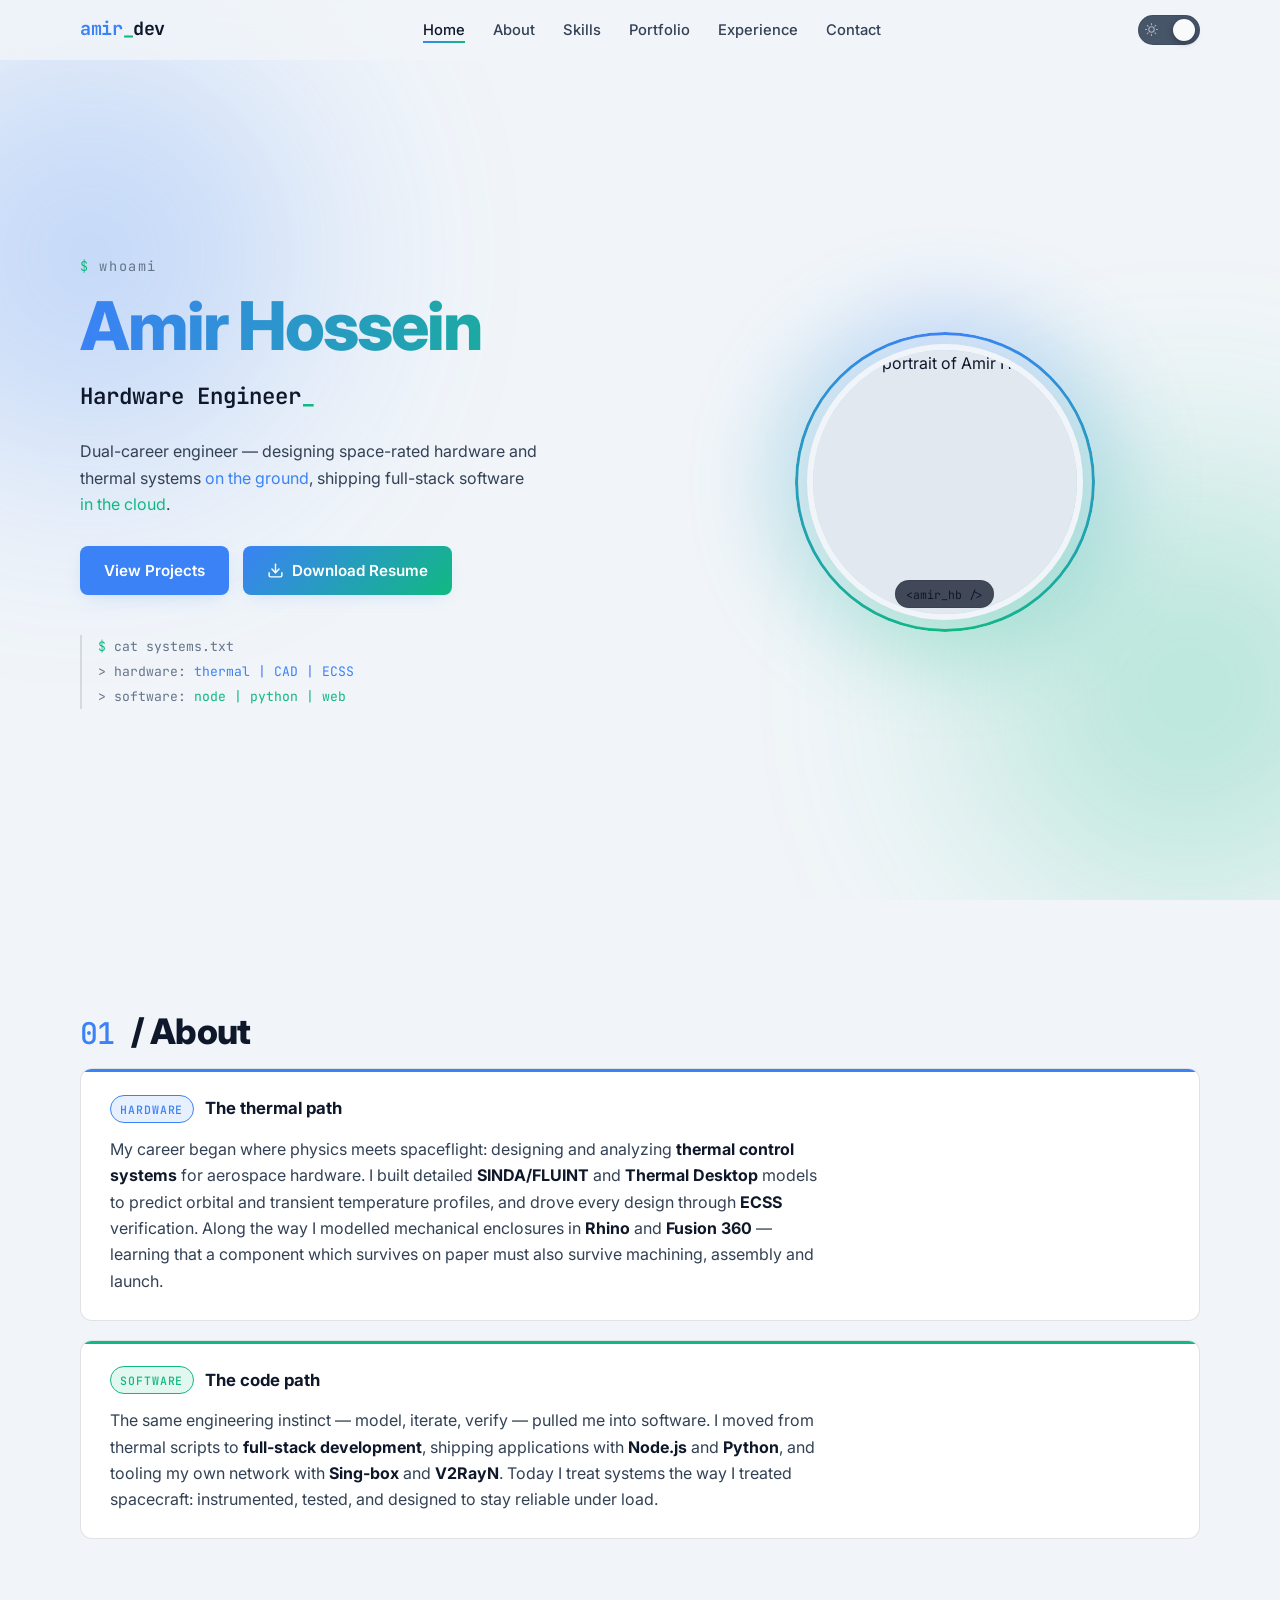
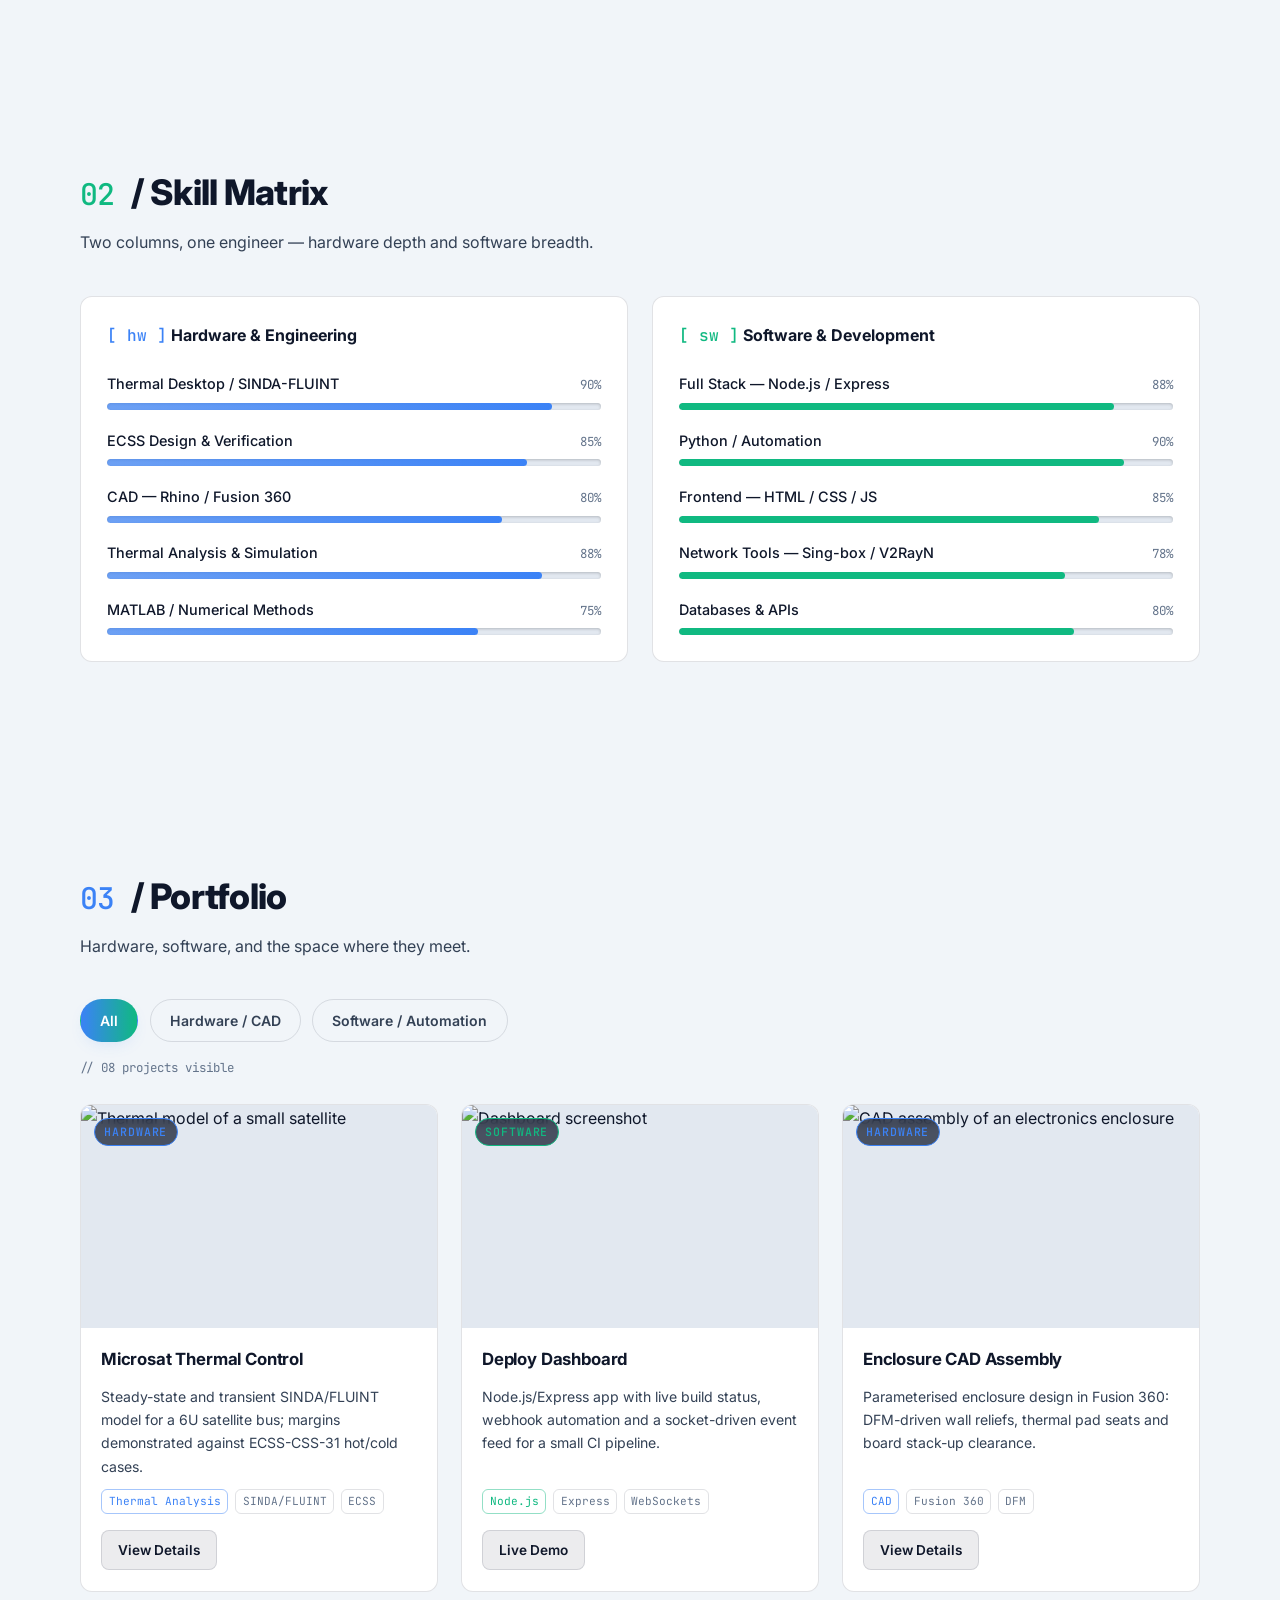
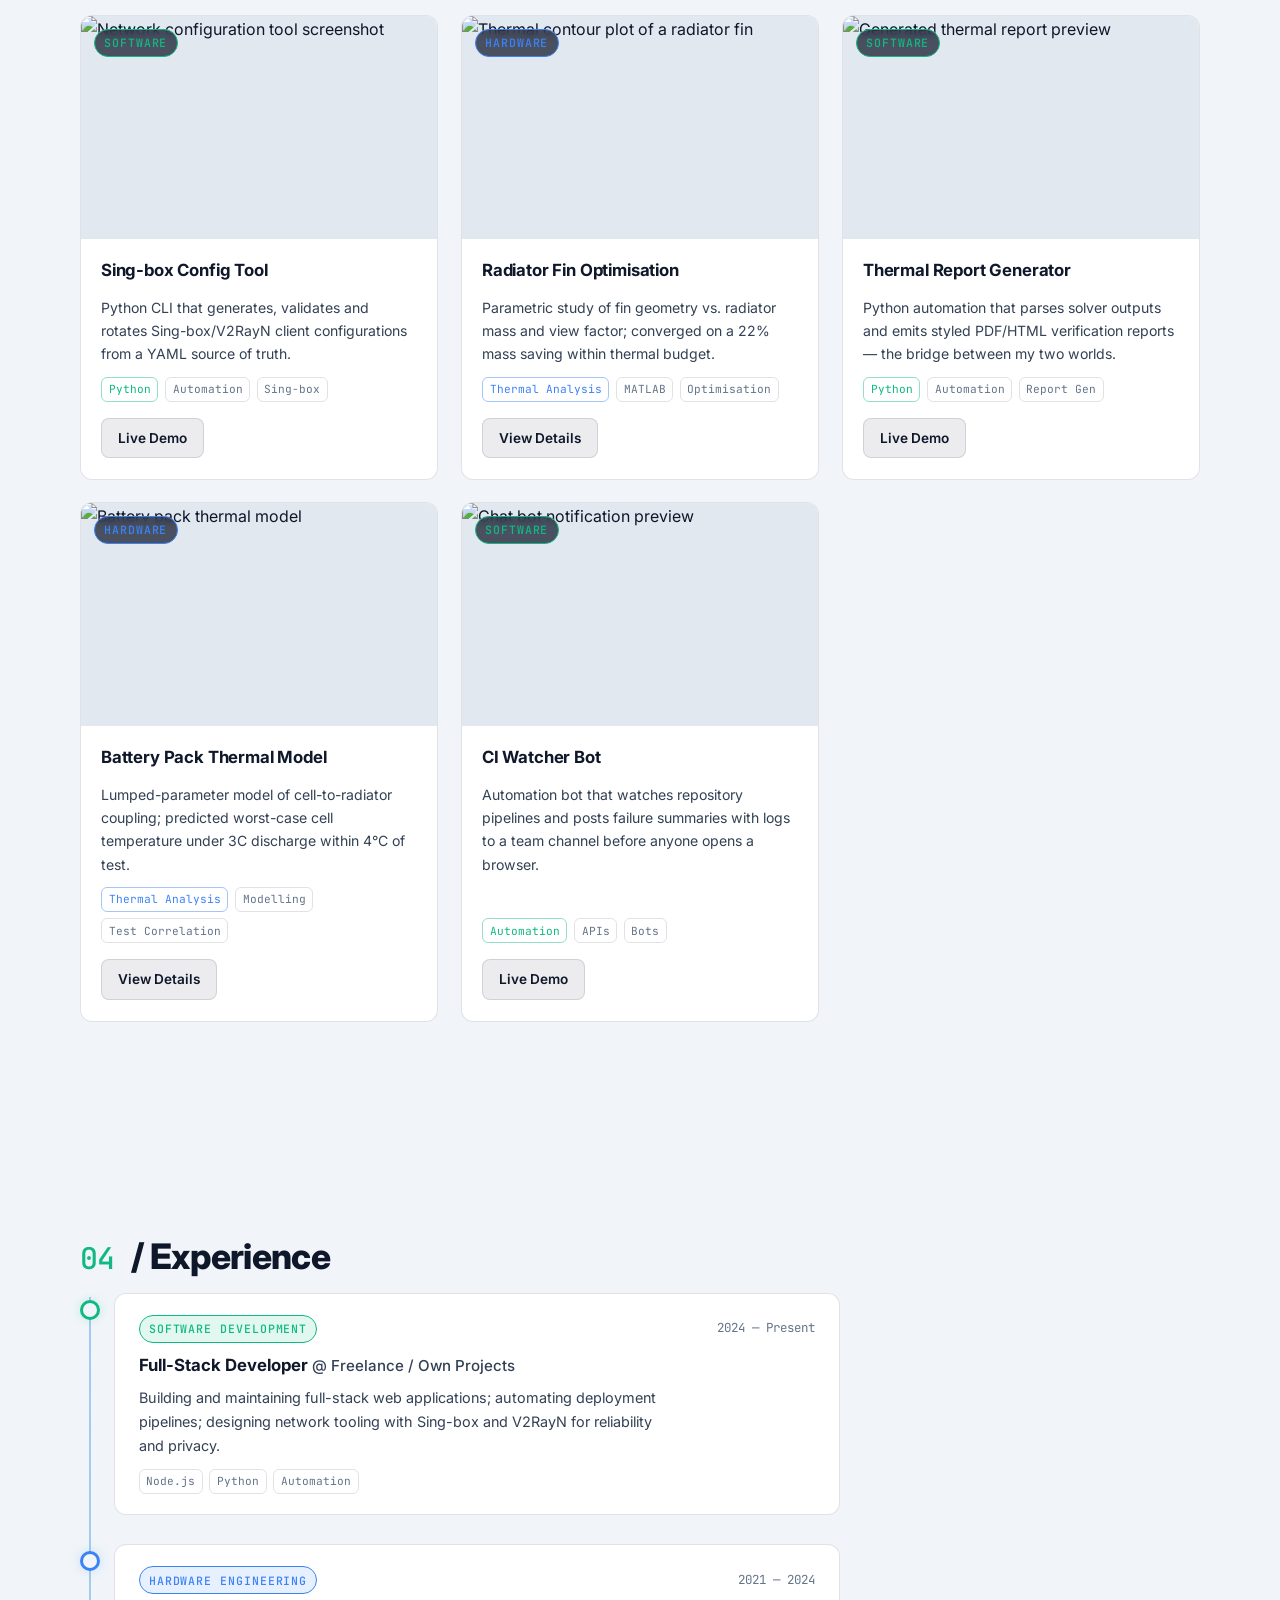
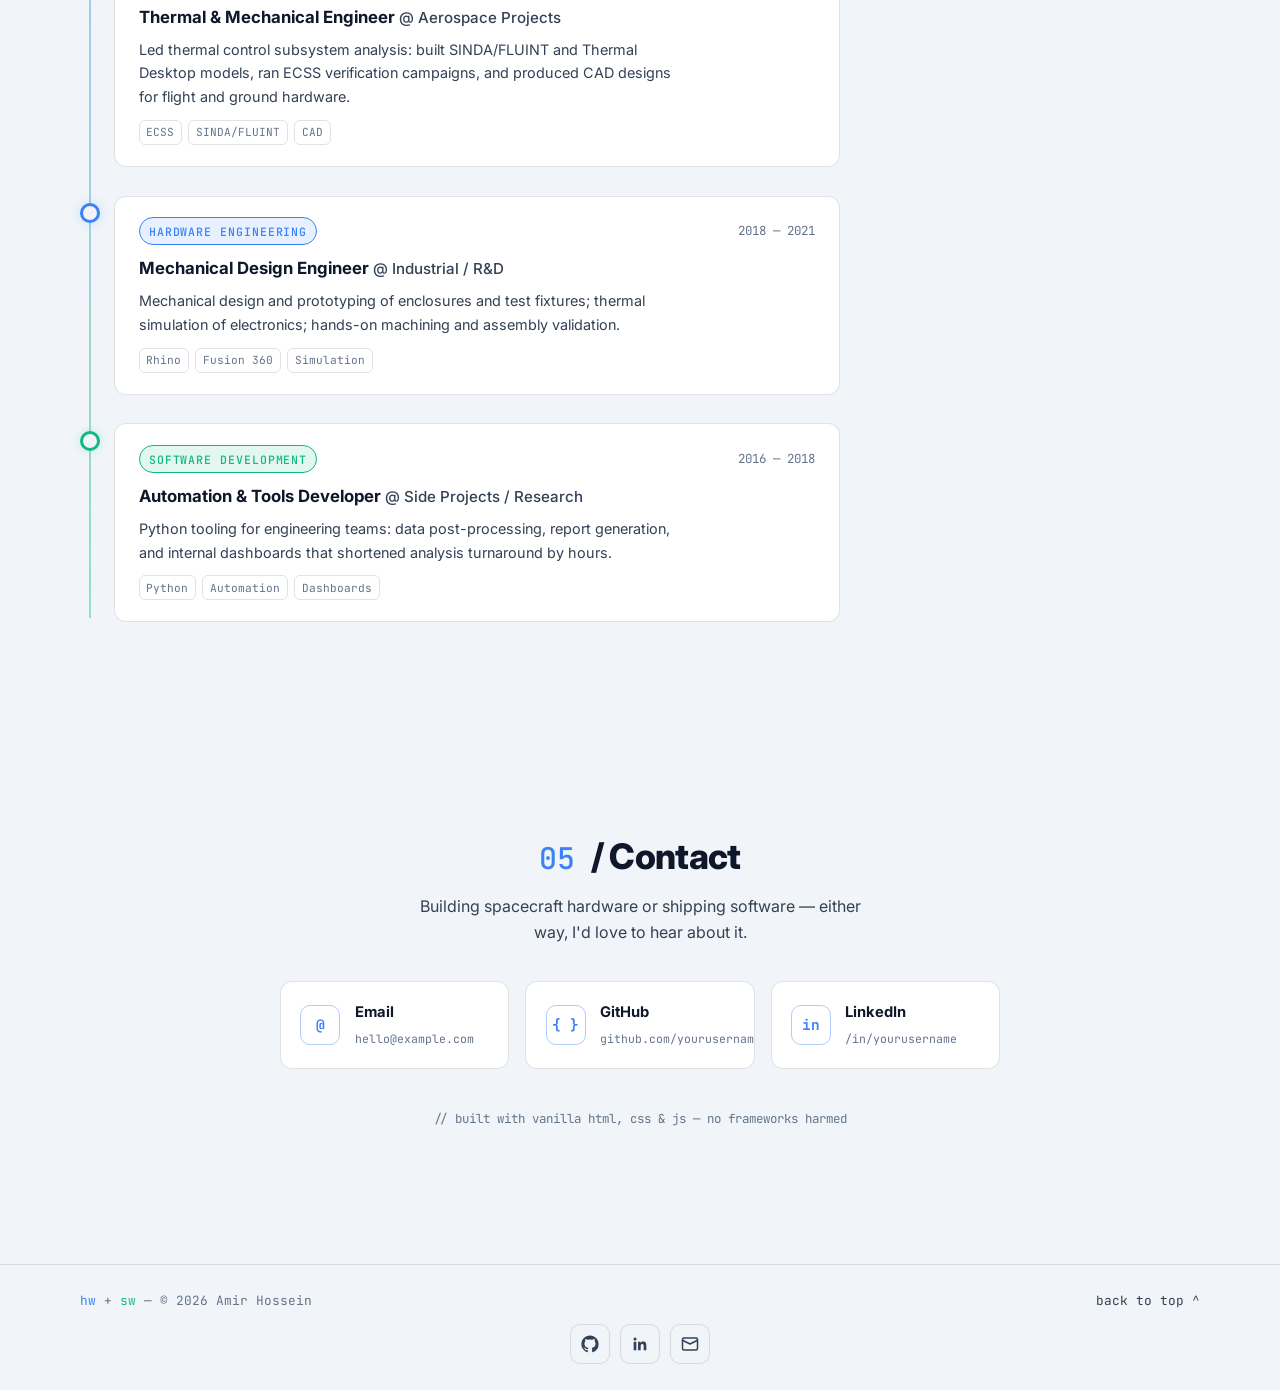
==== index.html @ 4c9e1fbc "first_commit" ====
<!DOCTYPE html>
<html lang="en" data-theme="dark">
<head>
  <meta charset="UTF-8">
  <meta name="viewport" content="width=device-width, initial-scale=1.0">
  <meta name="description" content="Portfolio of a dual-career engineer: hardware design & thermal analysis meets full-stack software development.">
  <title>Amir Hossein &mdash; Hardware &amp; Software Portfolio</title>
  <link rel="icon" href="data:image/svg+xml,<svg xmlns='http://www.w3.org/2000/svg' viewBox='0 0 100 100'><text y='.9em' font-size='90'>&#129302;</text></svg>">
  <link rel="preconnect" href="https://fonts.googleapis.com">
  <link rel="preconnect" href="https://fonts.gstatic.com" crossorigin>
  <link href="https://fonts.googleapis.com/css2?family=Inter:wght@400;500;600;700;800&family=JetBrains+Mono:wght@400;500;700&display=swap" rel="stylesheet">
  <link rel="stylesheet" href="styles.css">
</head>
<body>

  <!-- ================= NAVBAR ================= -->
  <header class="navbar" id="navbar">
    <nav class="container navbar__inner" aria-label="Primary navigation">
      <a href="#hero" class="navbar__logo mono" aria-label="Home">
        <span class="accent-hw">amir</span><span class="accent-sw">_</span>dev
      </a>
      <ul class="navbar__links" id="nav-links">
        <li><a href="#hero" class="nav-link">Home</a></li>
        <li><a href="#about" class="nav-link">About</a></li>
        <li><a href="#skills" class="nav-link">Skills</a></li>
        <li><a href="#portfolio" class="nav-link">Portfolio</a></li>
        <li><a href="#experience" class="nav-link">Experience</a></li>
        <li><a href="#contact" class="nav-link">Contact</a></li>
      </ul>
      <!-- Sliding toggle switch (dark/light) -->
      <label class="toggle" for="theme-toggle">
      <!-- Sun icon (left) — active in light mode -->
      <svg class="toggle__icon" viewBox="0 0 24 24" fill="none" stroke="currentColor" stroke-width="2" stroke-linecap="round" stroke-linejoin="round" aria-hidden="true">
        <circle cx="12" cy="12" r="5"></circle>
        <line x1="12" y1="1" x2="12" y2="3"></line><line x1="12" y1="21" x2="12" y2="23"></line>
        <line x1="4.22" y1="4.22" x2="5.64" y2="5.64"></line><line x1="18.36" y1="18.36" x2="19.78" y2="19.78"></line>
        <line x1="1" y1="12" x2="3" y2="12"></line><line x1="21" y1="12" x2="23" y2="12"></line>
        <line x1="4.22" y1="19.78" x2="5.64" y2="18.36"></line><line x1="18.36" y1="5.64" x2="19.78" y2="4.22"></line>
      </svg>
      <input type="checkbox" class="toggle__input" id="theme-toggle" role="switch" aria-label="Toggle dark / light mode" title="Toggle theme">
      <span class="toggle__thumb" aria-hidden="true"></span>
      <span class="toggle__track" aria-hidden="true"></span>
      <!-- Moon icon (right) — active in dark mode -->
      <svg class="toggle__icon toggle__icon--right" viewBox="0 0 24 24" fill="none" stroke="currentColor" stroke-width="2" stroke-linecap="round" stroke-linejoin="round" aria-hidden="true">
        <path d="M21 12.79A9 9 0 1 1 11.21 3 7 7 0 0 0 21 12.79z"></path>
      </svg>
    </label>
      <button class="nav-burger" id="nav-burger" type="button" aria-label="Open menu" aria-expanded="false">
        <span></span><span></span><span></span>
      </button>
    </nav>
  </header>

  <main id="main">

    <!-- ================= HERO SECTION (dual-intro) ================= -->
    <section class="hero" id="hero">
      <div class="container hero__grid">

        <!-- Identity / typed-role intro -->
        <div class="hero__intro">
          <p class="mono hero__eyebrow"><span class="accent-sw">$</span> whoami</p>
          <h1 class="hero__title">Amir Hossein</h1>
          <h2 class="hero__role-wrap" aria-live="polite">
            <span class="hero__typed mono" id="typed-role">&nbsp;</span><span class="hero__caret" id="typed-caret" aria-hidden="true">_</span>
          </h2>
          <p class="hero__sub">
            Dual-career engineer &mdash; designing space-rated hardware and thermal systems
            <span class="accent-hw">on the ground</span>, shipping full-stack software
            <span class="accent-sw">in the cloud</span>.
          </p>
          <div class="hero__actions">
            <a class="btn btn--primary" href="#portfolio">View Projects</a>
            <!-- REPLACE href with your real resume PDF path -->
            <a class="btn btn--resume" href="resume.pdf" target="_blank" rel="noopener">
              <svg class="btn__icon" viewBox="0 0 24 24" fill="none" stroke="currentColor" stroke-width="2" stroke-linecap="round" stroke-linejoin="round" aria-hidden="true">
                <path d="M21 15v4a2 2 0 0 1-2 2H5a2 2 0 0 1-2-2v-4"></path>
                <polyline points="7 10 12 15 17 10"></polyline>
                <line x1="12" y1="15" x2="12" y2="3"></line>
              </svg>
              Download Resume
            </a>
          </div>
          <p class="mono hero__sysline" aria-hidden="true">
            <span class="accent-sw">$</span> cat systems.txt<br>
            &gt; hardware: <span class="accent-hw">thermal | CAD | ECSS</span><br>
            &gt; software: <span class="accent-sw">node | python | web</span>
          </p>
        </div>

        <!-- Portrait: round photo with glow ring -->
        <div class="hero__portrait" role="img" aria-label="Profile picture">
          <div class="portrait-glow" aria-hidden="true"></div>
          <div class="portrait-ring" aria-hidden="true"></div>
          <!-- Frame wraps the photo so the hover shine can be a pseudo-element -->
          <div class="portrait-frame">
            <!-- REPLACE src: put your real photo here -->
            <img class="portrait" src="https://avatars.githubusercontent.com/u/33522795?v=4" alt="Profile portrait of Amir Hossein">
          </div>
          <span class="portrait-caption mono" aria-hidden="true">&lt;amir_hb /&gt;</span>
        </div>

      </div>
      <div class="hero__glow hero__glow--hw" aria-hidden="true"></div>
      <div class="hero__glow hero__glow--sw" aria-hidden="true"></div>
    </section>

    <!-- ================= ABOUT SECTION ================= -->
    <section class="section about" id="about">
      <div class="container">
        <h2 class="section__title"><span class="mono accent-hw">01</span> / About</h2>

        <!-- Hardware journey paragraph -->
        <article class="about__block about__block--hw reveal">
          <h3 class="about__label"><span class="badge badge--hw">Hardware</span> The thermal path</h3>
          <p>
            My career began where physics meets spaceflight: designing and analyzing
            <strong>thermal control systems</strong> for aerospace hardware. I built detailed
            <strong>SINDA/FLUINT</strong> and <strong>Thermal Desktop</strong> models to predict
            orbital and transient temperature profiles, and drove every design through
            <strong>ECSS</strong> verification. Along the way I modelled mechanical enclosures
            in <strong>Rhino</strong> and <strong>Fusion 360</strong> &mdash; learning that a
            component which survives on paper must also survive machining, assembly and launch.
          </p>
        </article>

        <!-- Software journey paragraph -->
        <article class="about__block about__block--sw reveal">
          <h3 class="about__label"><span class="badge badge--sw">Software</span> The code path</h3>
          <p>
            The same engineering instinct &mdash; model, iterate, verify &mdash; pulled me into
            software. I moved from thermal scripts to <strong>full-stack development</strong>,
            shipping applications with <strong>Node.js</strong> and <strong>Python</strong>, and
            tooling my own network with <strong>Sing-box</strong> and <strong>V2RayN</strong>.
            Today I treat systems the way I treated spacecraft: instrumented, tested, and
            designed to stay reliable under load.
          </p>
        </article>

      </div>
    </section>

    <!-- ================= SKILLS SECTION (two-column matrix) ================= -->
    <section class="section skills" id="skills">
      <div class="container">
        <h2 class="section__title"><span class="mono accent-sw">02</span> / Skill Matrix</h2>
        <p class="section__lede">Two columns, one engineer &mdash; hardware depth and software breadth.</p>

        <div class="skills__grid">
          <!-- ============ Hardware / Engineering column ============ -->
          <div class="skills__col skills__col--hw reveal">
            <h3 class="skills__col-title"><span class="accent-hw mono">[ hw ]</span> Hardware &amp; Engineering</h3>
            <ul class="skills__list">
              <li class="skill">
                <div class="skill__row">
                  <span class="skill__name">Thermal Desktop / SINDA-FLUINT</span>
                  <span class="skill__pct mono">90%</span>
                </div>
                <div class="skill__bar" role="progressbar" aria-label="Thermal Desktop / SINDA-FLUINT proficiency" aria-valuenow="90" aria-valuemin="0" aria-valuemax="100"><span style="--pct: 90%"></span></div>
              </li>
              <li class="skill">
                <div class="skill__row">
                  <span class="skill__name">ECSS Design &amp; Verification</span>
                  <span class="skill__pct mono">85%</span>
                </div>
                <div class="skill__bar" role="progressbar" aria-label="ECSS Design and Verification proficiency" aria-valuenow="85" aria-valuemin="0" aria-valuemax="100"><span style="--pct: 85%"></span></div>
              </li>
              <li class="skill">
                <div class="skill__row">
                  <span class="skill__name">CAD &mdash; Rhino / Fusion 360</span>
                  <span class="skill__pct mono">80%</span>
                </div>
                <div class="skill__bar" role="progressbar" aria-label="CAD Rhino and Fusion 360 proficiency" aria-valuenow="80" aria-valuemin="0" aria-valuemax="100"><span style="--pct: 80%"></span></div>
              </li>
              <li class="skill">
                <div class="skill__row">
                  <span class="skill__name">Thermal Analysis &amp; Simulation</span>
                  <span class="skill__pct mono">88%</span>
                </div>
                <div class="skill__bar" role="progressbar" aria-label="Thermal Analysis and Simulation proficiency" aria-valuenow="88" aria-valuemin="0" aria-valuemax="100"><span style="--pct: 88%"></span></div>
              </li>
              <li class="skill">
                <div class="skill__row">
                  <span class="skill__name">MATLAB / Numerical Methods</span>
                  <span class="skill__pct mono">75%</span>
                </div>
                <div class="skill__bar" role="progressbar" aria-label="MATLAB and Numerical Methods proficiency" aria-valuenow="75" aria-valuemin="0" aria-valuemax="100"><span style="--pct: 75%"></span></div>
              </li>
            </ul>
          </div>

          <!-- ============ Software / Development column ============ -->
          <div class="skills__col skills__col--sw reveal">
            <h3 class="skills__col-title"><span class="accent-sw mono">[ sw ]</span> Software &amp; Development</h3>
            <ul class="skills__list">
              <li class="skill">
                <div class="skill__row">
                  <span class="skill__name">Full Stack &mdash; Node.js / Express</span>
                  <span class="skill__pct mono">88%</span>
                </div>
                <div class="skill__bar" role="progressbar" aria-label="Full Stack Node.js Express proficiency" aria-valuenow="88" aria-valuemin="0" aria-valuemax="100"><span style="--pct: 88%"></span></div>
              </li>
              <li class="skill">
                <div class="skill__row">
                  <span class="skill__name">Python / Automation</span>
                  <span class="skill__pct mono">90%</span>
                </div>
                <div class="skill__bar" role="progressbar" aria-label="Python Automation proficiency" aria-valuenow="90" aria-valuemin="0" aria-valuemax="100"><span style="--pct: 90%"></span></div>
              </li>
              <li class="skill">
                <div class="skill__row">
                  <span class="skill__name">Frontend &mdash; HTML / CSS / JS</span>
                  <span class="skill__pct mono">85%</span>
                </div>
                <div class="skill__bar" role="progressbar" aria-label="Frontend HTML CSS JavaScript proficiency" aria-valuenow="85" aria-valuemin="0" aria-valuemax="100"><span style="--pct: 85%"></span></div>
              </li>
              <li class="skill">
                <div class="skill__row">
                  <span class="skill__name">Network Tools &mdash; Sing-box / V2RayN</span>
                  <span class="skill__pct mono">78%</span>
                </div>
                <div class="skill__bar" role="progressbar" aria-label="Network Tools Sing-box V2RayN proficiency" aria-valuenow="78" aria-valuemin="0" aria-valuemax="100"><span style="--pct: 78%"></span></div>
              </li>
              <li class="skill">
                <div class="skill__row">
                  <span class="skill__name">Databases &amp; APIs</span>
                  <span class="skill__pct mono">80%</span>
                </div>
                <div class="skill__bar" role="progressbar" aria-label="Databases and APIs proficiency" aria-valuenow="80" aria-valuemin="0" aria-valuemax="100"><span style="--pct: 80%"></span></div>
              </li>
            </ul>
          </div>
        </div>
      </div>
    </section>

    <!-- ================= PORTFOLIO SECTION (filterable) ================= -->
    <section class="section portfolio" id="portfolio">
      <div class="container">
        <h2 class="section__title"><span class="mono accent-hw">03</span> / Portfolio</h2>
        <p class="section__lede">Hardware, software, and the space where they meet.</p>

        <!-- Filter buttons -->
        <div class="filters" role="group" aria-label="Filter projects by category">
          <button class="filter-btn is-active" type="button" data-filter="all">All</button>
          <button class="filter-btn" type="button" data-filter="hardware">Hardware / CAD</button>
          <button class="filter-btn" type="button" data-filter="software">Software / Automation</button>
        </div>

        <p class="mono portfolio__count" id="project-count" aria-live="polite"></p>

        <!-- ================================================================
             PROJECTS  — to add or edit a project, copy one <article> block
             and change: data-category, the <img src>, title, text, tags,
             badge, and button.  data-category must be "hardware" or "software".
             ================================================================ -->
        <div class="projects" id="projects-grid">

          <!-- PROJECT 01 — HARDWARE -->
          <article class="project-card" data-category="hardware">
            <div class="project-card__media">
              <!-- REPLACE: put your real render / photo path here -->
              <img src="https://placehold.co/800x480/1e293b/f8fafc?text=Satellite+Thermal+Model" alt="Thermal model of a small satellite" loading="lazy">
              <span class="badge badge--hw project-card__badge">Hardware</span>
            </div>
            <div class="project-card__body">
              <h3 class="project-card__title">Microsat Thermal Control</h3>
              <p class="project-card__desc">Steady-state and transient SINDA/FLUINT model for a 6U satellite bus; margins demonstrated against ECSS-CSS-31 hot/cold cases.</p>
              <ul class="project-card__tags mono">
                <li>Thermal Analysis</li>
                <li>SINDA/FLUINT</li>
                <li>ECSS</li>
              </ul>
              <a class="btn btn--sm" href="#" data-project-link>View Details</a>
            </div>
          </article>

          <!-- PROJECT 02 — SOFTWARE -->
          <article class="project-card" data-category="software">
            <div class="project-card__media">
              <!-- REPLACE: put your real screenshot path here -->
              <img src="https://placehold.co/800x480/134e4a/f0fdfa?text=Deploy+Dashboard" alt="Dashboard screenshot" loading="lazy">
              <span class="badge badge--sw project-card__badge">Software</span>
            </div>
            <div class="project-card__body">
              <h3 class="project-card__title">Deploy Dashboard</h3>
              <p class="project-card__desc">Node.js/Express app with live build status, webhook automation and a socket-driven event feed for a small CI pipeline.</p>
              <ul class="project-card__tags mono">
                <li>Node.js</li>
                <li>Express</li>
                <li>WebSockets</li>
              </ul>
              <a class="btn btn--sm" href="#" data-project-link>Live Demo</a>
            </div>
          </article>

          <!-- PROJECT 03 — HARDWARE -->
          <article class="project-card" data-category="hardware">
            <div class="project-card__media">
              <!-- REPLACE: put your real render / photo path here -->
              <img src="https://placehold.co/800x480/1e293b/f8fafc?text=Enclosure+CAD+Assembly" alt="CAD assembly of an electronics enclosure" loading="lazy">
              <span class="badge badge--hw project-card__badge">Hardware</span>
            </div>
            <div class="project-card__body">
              <h3 class="project-card__title">Enclosure CAD Assembly</h3>
              <p class="project-card__desc">Parameterised enclosure design in Fusion 360: DFM-driven wall reliefs, thermal pad seats and board stack-up clearance.</p>
              <ul class="project-card__tags mono">
                <li>CAD</li>
                <li>Fusion 360</li>
                <li>DFM</li>
              </ul>
              <a class="btn btn--sm" href="#" data-project-link>View Details</a>
            </div>
          </article>

          <!-- PROJECT 04 — SOFTWARE -->
          <article class="project-card" data-category="software">
            <div class="project-card__media">
              <!-- REPLACE: put your real screenshot path here -->
              <img src="https://placehold.co/800x480/134e4a/f0fdfa?text=Sing-box+Config+Tool" alt="Network configuration tool screenshot" loading="lazy">
              <span class="badge badge--sw project-card__badge">Software</span>
            </div>
            <div class="project-card__body">
              <h3 class="project-card__title">Sing-box Config Tool</h3>
              <p class="project-card__desc">Python CLI that generates, validates and rotates Sing-box/V2RayN client configurations from a YAML source of truth.</p>
              <ul class="project-card__tags mono">
                <li>Python</li>
                <li>Automation</li>
                <li>Sing-box</li>
              </ul>
              <a class="btn btn--sm" href="#" data-project-link>Live Demo</a>
            </div>
          </article>

          <!-- PROJECT 05 — HARDWARE -->
          <article class="project-card" data-category="hardware">
            <div class="project-card__media">
              <!-- REPLACE: put your real render / photo path here -->
              <img src="https://placehold.co/800x480/1e293b/f8fafc?text=Radiator+Fin+Analysis" alt="Thermal contour plot of a radiator fin" loading="lazy">
              <span class="badge badge--hw project-card__badge">Hardware</span>
            </div>
            <div class="project-card__body">
              <h3 class="project-card__title">Radiator Fin Optimisation</h3>
              <p class="project-card__desc">Parametric study of fin geometry vs. radiator mass and view factor; converged on a 22% mass saving within thermal budget.</p>
              <ul class="project-card__tags mono">
                <li>Thermal Analysis</li>
                <li>MATLAB</li>
                <li>Optimisation</li>
              </ul>
              <a class="btn btn--sm" href="#" data-project-link>View Details</a>
            </div>
          </article>

          <!-- PROJECT 06 — SOFTWARE -->
          <article class="project-card" data-category="software">
            <div class="project-card__media">
              <!-- REPLACE: put your real screenshot path here -->
              <img src="https://placehold.co/800x480/134e4a/f0fdfa?text=Thermal+Report+Generator" alt="Generated thermal report preview" loading="lazy">
              <span class="badge badge--sw project-card__badge">Software</span>
            </div>
            <div class="project-card__body">
              <h3 class="project-card__title">Thermal Report Generator</h3>
              <p class="project-card__desc">Python automation that parses solver outputs and emits styled PDF/HTML verification reports &mdash; the bridge between my two worlds.</p>
              <ul class="project-card__tags mono">
                <li>Python</li>
                <li>Automation</li>
                <li>Report Gen</li>
              </ul>
              <a class="btn btn--sm" href="#" data-project-link>Live Demo</a>
            </div>
          </article>

          <!-- PROJECT 07 — HARDWARE -->
          <article class="project-card" data-category="hardware">
            <div class="project-card__media">
              <!-- REPLACE: put your real render / photo path here -->
              <img src="https://placehold.co/800x480/1e293b/f8fafc?text=Battery+Cell+Thermal" alt="Battery pack thermal model" loading="lazy">
              <span class="badge badge--hw project-card__badge">Hardware</span>
            </div>
            <div class="project-card__body">
              <h3 class="project-card__title">Battery Pack Thermal Model</h3>
              <p class="project-card__desc">Lumped-parameter model of cell-to-radiator coupling; predicted worst-case cell temperature under 3C discharge within 4&deg;C of test.</p>
              <ul class="project-card__tags mono">
                <li>Thermal Analysis</li>
                <li>Modelling</li>
                <li>Test Correlation</li>
              </ul>
              <a class="btn btn--sm" href="#" data-project-link>View Details</a>
            </div>
          </article>

          <!-- PROJECT 08 — SOFTWARE -->
          <article class="project-card" data-category="software">
            <div class="project-card__media">
              <!-- REPLACE: put your real screenshot path here -->
              <img src="https://placehold.co/800x480/134e4a/f0fdfa?text=CI+Watcher+Bot" alt="Chat bot notification preview" loading="lazy">
              <span class="badge badge--sw project-card__badge">Software</span>
            </div>
            <div class="project-card__body">
              <h3 class="project-card__title">CI Watcher Bot</h3>
              <p class="project-card__desc">Automation bot that watches repository pipelines and posts failure summaries with logs to a team channel before anyone opens a browser.</p>
              <ul class="project-card__tags mono">
                <li>Automation</li>
                <li>APIs</li>
                <li>Bots</li>
              </ul>
              <a class="btn btn--sm" href="#" data-project-link>Live Demo</a>
            </div>
          </article>

        </div>
      </div>
    </section>

    <!-- ================= EXPERIENCE TIMELINE ================= -->
    <section class="section experience" id="experience">
      <div class="container">
        <h2 class="section__title"><span class="mono accent-sw">04</span> / Experience</h2>

        <ol class="timeline">
          <!-- ============================================================
               TIMELINE ENTRY — to edit, change the badge, role, company,
               dates, tags, and description text. Add new entries by copying
               one <li class="timeline__item"> block.
               ============================================================ -->

          <!-- SOFTWARE ENTRY -->
          <li class="timeline__item timeline__item--sw reveal">
            <div class="timeline__marker" aria-hidden="true"></div>
            <div class="timeline__card">
              <div class="timeline__head">
                <span class="badge badge--sw">Software Development</span>
                <span class="mono timeline__dates">2024 &mdash; Present</span>
              </div>
              <h3 class="timeline__role">Full-Stack Developer <span class="timeline__company">@ Freelance / Own Projects</span></h3>
              <p class="timeline__desc">Building and maintaining full-stack web applications; automating deployment pipelines; designing network tooling with Sing-box and V2RayN for reliability and privacy.</p>
              <ul class="timeline__tags mono">
                <li>Node.js</li>
                <li>Python</li>
                <li>Automation</li>
              </ul>
            </div>
          </li>

          <!-- HARDWARE ENTRY -->
          <li class="timeline__item timeline__item--hw reveal">
            <div class="timeline__marker" aria-hidden="true"></div>
            <div class="timeline__card">
              <div class="timeline__head">
                <span class="badge badge--hw">Hardware Engineering</span>
                <span class="mono timeline__dates">2021 &mdash; 2024</span>
              </div>
              <h3 class="timeline__role">Thermal &amp; Mechanical Engineer <span class="timeline__company">@ Aerospace Projects</span></h3>
              <p class="timeline__desc">Led thermal control subsystem analysis: built SINDA/FLUINT and Thermal Desktop models, ran ECSS verification campaigns, and produced CAD designs for flight and ground hardware.</p>
              <ul class="timeline__tags mono">
                <li>ECSS</li>
                <li>SINDA/FLUINT</li>
                <li>CAD</li>
              </ul>
            </div>
          </li>

          <!-- HARDWARE ENTRY -->
          <li class="timeline__item timeline__item--hw reveal">
            <div class="timeline__marker" aria-hidden="true"></div>
            <div class="timeline__card">
              <div class="timeline__head">
                <span class="badge badge--hw">Hardware Engineering</span>
                <span class="mono timeline__dates">2018 &mdash; 2021</span>
              </div>
              <h3 class="timeline__role">Mechanical Design Engineer <span class="timeline__company">@ Industrial / R&amp;D</span></h3>
              <p class="timeline__desc">Mechanical design and prototyping of enclosures and test fixtures; thermal simulation of electronics; hands-on machining and assembly validation.</p>
              <ul class="timeline__tags mono">
                <li>Rhino</li>
                <li>Fusion 360</li>
                <li>Simulation</li>
              </ul>
            </div>
          </li>

          <!-- SOFTWARE ENTRY -->
          <li class="timeline__item timeline__item--sw reveal">
            <div class="timeline__marker" aria-hidden="true"></div>
            <div class="timeline__card">
              <div class="timeline__head">
                <span class="badge badge--sw">Software Development</span>
                <span class="mono timeline__dates">2016 &mdash; 2018</span>
              </div>
              <h3 class="timeline__role">Automation &amp; Tools Developer <span class="timeline__company">@ Side Projects / Research</span></h3>
              <p class="timeline__desc">Python tooling for engineering teams: data post-processing, report generation, and internal dashboards that shortened analysis turnaround by hours.</p>
              <ul class="timeline__tags mono">
                <li>Python</li>
                <li>Automation</li>
                <li>Dashboards</li>
              </ul>
            </div>
          </li>
        </ol>
      </div>
    </section>

    <!-- ================= CONTACT SECTION ================= -->
    <section class="section contact" id="contact">
      <div class="container contact__inner">
        <h2 class="section__title"><span class="mono accent-hw">05</span> / Contact</h2>
        <p class="contact__lede">
          Building spacecraft hardware or shipping software &mdash; either way, I'd love to hear about it.
        </p>
        <div class="contact__channels">
          <!-- REPLACE: point these links at your real profiles -->
          <a class="contact__card" href="mailto:hello@example.com" rel="noopener">
            <span class="mono contact__card-icon" aria-hidden="true">@</span>
            <span><strong>Email</strong><small class="mono">hello@example.com</small></span>
          </a>
          <a class="contact__card" href="https://github.com/yourusername" target="_blank" rel="noopener">
            <span class="mono contact__card-icon" aria-hidden="true">{ }</span>
            <span><strong>GitHub</strong><small class="mono">github.com/yourusername</small></span>
          </a>
          <a class="contact__card" href="https://www.linkedin.com/in/yourusername" target="_blank" rel="noopener">
            <span class="mono contact__card-icon" aria-hidden="true">in</span>
            <span><strong>LinkedIn</strong><small class="mono">/in/yourusername</small></span>
          </a>
        </div>
        <p class="mono contact__footer">// built with vanilla html, css &amp; js &mdash; no frameworks harmed</p>
      </div>
    </section>

  </main>

  <!-- ================= FOOTER ================= -->
  <footer class="footer">
    <div class="container footer__inner">
      <p class="mono footer__brand"><span class="accent-hw">hw</span> + <span class="accent-sw">sw</span> &mdash; &copy; <span id="year">2026</span> Amir Hossein</p>

      <!-- REPLACE: point these at your real profiles -->
      <ul class="footer__socials" aria-label="Social links">
        <li>
          <a class="footer__social" href="https://github.com/yourusername" target="_blank" rel="noopener" aria-label="GitHub profile">
            <svg viewBox="0 0 24 24" fill="currentColor" aria-hidden="true">
              <path d="M12 .5C5.65.5.5 5.65.5 12c0 5.08 3.29 9.39 7.86 10.91.58.11.79-.25.79-.55 0-.27-.01-1.17-.02-2.12-3.2.7-3.87-1.36-3.87-1.36-.52-1.33-1.28-1.68-1.28-1.68-1.04-.71.08-.7.08-.7 1.15.08 1.76 1.19 1.76 1.19 1.03 1.76 2.69 1.25 3.35.96.1-.75.4-1.25.72-1.54-2.55-.29-5.24-1.28-5.24-5.69 0-1.26.45-2.28 1.19-3.09-.12-.29-.52-1.46.11-3.05 0 0 .97-.31 3.17 1.18a11 11 0 0 1 5.78 0c2.2-1.49 3.17-1.18 3.17-1.18.63 1.59.23 2.76.11 3.05.74.81 1.19 1.83 1.19 3.09 0 4.42-2.69 5.39-5.26 5.68.41.36.78 1.06.78 2.14 0 1.54-.01 2.79-.01 3.17 0 .31.21.67.8.55A11.52 11.52 0 0 0 23.5 12C23.5 5.65 18.35.5 12 .5z"/>
            </svg>
          </a>
        </li>
        <li>
          <a class="footer__social" href="https://www.linkedin.com/in/yourusername" target="_blank" rel="noopener" aria-label="LinkedIn profile">
            <svg viewBox="0 0 24 24" fill="currentColor" aria-hidden="true">
              <path d="M20.45 20.45h-3.55v-5.57c0-1.33-.03-3.04-1.85-3.04-1.85 0-2.14 1.45-2.14 2.94v5.67H9.36V9h3.41v1.56h.05c.48-.9 1.64-1.85 3.37-1.85 3.6 0 4.27 2.37 4.27 5.46v6.28zM5.34 7.43a2.06 2.06 0 1 1 0-4.12 2.06 2.06 0 0 1 0 4.12zM7.12 20.45H3.56V9h3.56v11.45z"/>
            </svg>
          </a>
        </li>
        <li>
          <a class="footer__social" href="mailto:hello@example.com" aria-label="Send an email">
            <svg viewBox="0 0 24 24" fill="none" stroke="currentColor" stroke-width="2" stroke-linecap="round" stroke-linejoin="round" aria-hidden="true">
              <rect x="2" y="4" width="20" height="16" rx="2"></rect>
              <path d="m22 7-10 5L2 7"></path>
            </svg>
          </a>
        </li>
      </ul>

      <a href="#hero" class="mono footer__top">back to top ^</a>
    </div>
  </footer>

  <script src="script.js"></script>
</body>
</html>
---- styles.css ----
/* ============================================================
   PORTFOLIO — "Technical Elegance" theme
   ------------------------------------------------------------
   TABLE OF CONTENTS
   01. CSS Variables / Themes (dark + light)
   02. Reset & Base
   03. Utilities (container, mono, badges, section titles)
   04. Navbar
   05. Hero (dual-intro split)
   06. About
   07. Skills matrix
   08. Portfolio grid + filters
   09. Timeline
   10. Contact
   11. Footer
   12. Reveal animations
   13. Responsive media queries
   ============================================================ */


/* ============================================================
   01. CSS VARIABLES + THEMES
   ------------------------------------------------------------
   Theme switch = JS toggles `data-theme="light"` on <html>.
   All components read these tokens only — no hardcoded colors.
   ============================================================ */
:root {
  /* Brand accents (fixed across themes) */
  --hardware-accent: #3b82f6;      /* Blue  */
  --software-accent: #10b981;      /* Emerald */
  --bg-dark: #0f172a;              /* Slate-900 base */

  /* Palette tokens — DARK theme defaults */
  --bg:          var(--bg-dark);
  --bg-soft:     #16213c;
  --surface:     #1e293b;
  --surface-2:   #0b1120;
  --border:      rgba(148, 163, 184, 0.16);
  --text:        #e2e8f0;
  --text-dim:    #94a3b8;
  --text-faint:  #64748b;
  --glow-hw:     rgba(59, 130, 246, 0.45);
  --glow-sw:     rgba(16, 185, 129, 0.40);

  /* Typography */
  --font-body: 'Inter', system-ui, -apple-system, 'Segoe UI', sans-serif;
  --font-mono: 'JetBrains Mono', ui-monospace, 'Cascadia Code', Consolas, monospace;

  /* Layout */
  --container-max: 1120px;
  --radius: 12px;
  --radius-sm: 8px;

  /* Motion */
  --ease: cubic-bezier(0.22, 1, 0.36, 1);
  --speed: 0.35s;

  /* Card hover glow (per-accent, used by .project-card) */
  --card-glow: var(--glow-hw);
  --card-glow-size: 0px;

  /* Theme toggle switch */
  --toggle-slider-bg: #475569;
  --toggle-thumb: #f8fafc;
}

[data-theme="light"] {
  --bg:        #f1f5f9;
  --bg-soft:   #e2e8f0;
  --surface:   #ffffff;
  --surface-2: #f8fafc;
  --border:    rgba(15, 23, 42, 0.12);
  --text:      #0f172a;
  --text-dim:  #334155;
  --text-faint:#64748b;
  --glow-hw:   rgba(59, 130, 246, 0.22);
  --glow-sw:   rgba(16, 185, 129, 0.20);
}


/* ============================================================
   02. RESET & BASE
   ============================================================ */
*,
*::before,
*::after {
  box-sizing: border-box;
  margin: 0;
  padding: 0;
}

html {
  scroll-behavior: smooth;
  /* Compensate for fixed navbar when jumping to anchors */
  scroll-padding-top: 84px;
}

body {
  font-family: var(--font-body);
  font-size: 1rem;
  line-height: 1.65;
  color: var(--text);
  background-color: var(--bg);
  -webkit-font-smoothing: antialiased;
  transition: background-color var(--speed) var(--ease), color var(--speed) var(--ease);
  overflow-x: hidden;
}

img {
  display: block;
  max-width: 100%;
}

a {
  color: inherit;
  text-decoration: none;
}

ul,
ol {
  list-style: none;
}

button {
  font: inherit;
  background: none;
  border: none;
  cursor: pointer;
  color: inherit;
}

::selection {
  background: var(--hardware-accent);
  color: #fff;
}

/* Slim custom scrollbar */
::-webkit-scrollbar { width: 10px; }
::-webkit-scrollbar-track { background: var(--bg-soft); }
::-webkit-scrollbar-thumb { background: var(--text-faint); border-radius: 5px; }
::-webkit-scrollbar-thumb:hover { background: var(--hardware-accent); }

:focus-visible {
  outline: 2px solid var(--hardware-accent);
  outline-offset: 3px;
  border-radius: 4px;
}


/* ============================================================
   03. UTILITIES
   ============================================================ */
.container {
  width: min(100% - 2.5rem, var(--container-max));
  margin-inline: auto;
}

.mono { font-family: var(--font-mono); }

.accent-hw { color: var(--hardware-accent); }
.accent-sw { color: var(--software-accent); }

/* Section scaffolding */
.section {
  padding-block: clamp(3.5rem, 8vw, 6.5rem);
}

.section__title {
  font-size: clamp(1.6rem, 3.5vw, 2.2rem);
  font-weight: 800;
  letter-spacing: -0.02em;
  margin-bottom: 0.5rem;
}

.section__title .mono {
  font-weight: 500;
  font-size: 0.85em;
  margin-right: 0.35em;
}

.section__lede {
  color: var(--text-dim);
  margin-bottom: 2.5rem;
  max-width: 54ch;
}

/* Category badges */
.badge {
  display: inline-block;
  font-family: var(--font-mono);
  font-size: 0.72rem;
  font-weight: 500;
  letter-spacing: 0.08em;
  text-transform: uppercase;
  padding: 0.3em 0.8em;
  border-radius: 999px;
  border: 1px solid;
  white-space: nowrap;
}

.badge--hw {
  color: var(--hardware-accent);
  border-color: var(--hardware-accent);
  background: color-mix(in srgb, var(--hardware-accent) 12%, transparent);
}

.badge--sw {
  color: var(--software-accent);
  border-color: var(--software-accent);
  background: color-mix(in srgb, var(--software-accent) 12%, transparent);
}

/* Buttons */
.btn {
  display: inline-flex;
  align-items: center;
  gap: 0.5rem;
  padding: 0.75rem 1.5rem;
  border-radius: var(--radius-sm);
  font-weight: 600;
  font-size: 0.95rem;
  transition: transform var(--speed) var(--ease), box-shadow var(--speed) var(--ease), background-color var(--speed) var(--ease);
}

.btn--primary {
  background: var(--hardware-accent);
  color: #fff;
  box-shadow: 0 6px 20px -6px var(--glow-hw);
}

.btn--primary:hover {
  transform: translateY(-2px);
  box-shadow: 0 10px 28px -6px var(--glow-hw);
}

.btn--ghost {
  border: 1px solid var(--border);
  color: var(--text);
}

.btn--ghost:hover {
  border-color: var(--software-accent);
  color: var(--software-accent);
  transform: translateY(-2px);
}

/* "Download Resume" CTA */
.btn--resume {
  background: linear-gradient(135deg, var(--hardware-accent), var(--software-accent));
  color: #fff;
  box-shadow: 0 6px 20px -8px var(--glow-hw);
  transition: transform var(--speed) var(--ease), box-shadow var(--speed) var(--ease), filter var(--speed) var(--ease);
}

.btn--resume:hover {
  transform: translateY(-3px);
  box-shadow: 0 14px 32px -10px var(--glow-sw), 0 0 0 1px color-mix(in srgb, var(--software-accent) 55%, transparent);
  filter: brightness(1.08);
}

.btn__icon { width: 17px; height: 17px; }

.btn--sm {
  padding: 0.5rem 1rem;
  font-size: 0.85rem;
  background: color-mix(in srgb, var(--text) 8%, transparent);
  color: var(--text);
  border: 1px solid var(--border);
}

.btn--sm:hover {
  border-color: var(--hardware-accent);
  color: var(--hardware-accent);
}


/* ============================================================
   04. NAVBAR
   ============================================================ */
.navbar {
  position: fixed;
  inset: 0 0 auto 0;
  z-index: 100;
  padding-block: 0.9rem;
  background: color-mix(in srgb, var(--bg) 78%, transparent);
  backdrop-filter: blur(12px);
  -webkit-backdrop-filter: blur(12px);
  border-bottom: 1px solid transparent;
  transition: border-color var(--speed) var(--ease);
}

.navbar.is-scrolled {
  border-bottom-color: var(--border);
}

.navbar__inner {
  display: flex;
  align-items: center;
  justify-content: space-between;
  gap: 1rem;
}

.navbar__logo {
  font-weight: 700;
  font-size: 1.15rem;
  letter-spacing: -0.02em;
}

.navbar__links {
  display: flex;
  gap: 1.75rem;
}

.nav-link {
  position: relative;
  font-size: 0.92rem;
  font-weight: 500;
  color: var(--text-dim);
  transition: color var(--speed) var(--ease);
}

.nav-link::after {
  content: '';
  position: absolute;
  left: 0;
  bottom: -4px;
  width: 100%;
  height: 2px;
  background: linear-gradient(90deg, var(--hardware-accent), var(--software-accent));
  transform: scaleX(0);
  transform-origin: left;
  transition: transform var(--speed) var(--ease);
}

.nav-link:hover,
.nav-link.is-active {
  color: var(--text);
}

.nav-link:hover::after,
.nav-link.is-active::after {
  transform: scaleX(1);
}

/* ---- Sliding theme toggle switch ---- */
.toggle {
  position: relative;
  display: inline-flex;
  align-items: center;
  gap: 0.4rem;
  width: 62px;
  height: 30px;
  padding: 0 0.4rem;
  border: 1px solid var(--border);
  border-radius: 999px;
  background: var(--toggle-slider-bg);
  cursor: pointer;
  transition: background-color 0.3s ease, border-color 0.3s ease;
  flex-shrink: 0;
  user-select: none;
}

.toggle:hover { border-color: var(--hardware-accent); }

/* Hidden native checkbox — state is read via :checked */
.toggle__input {
  position: absolute;
  opacity: 0;
  width: 1px;
  height: 1px;
  pointer-events: none;
}

/* Sliding thumb — the moving part */
.toggle__thumb {
  position: absolute;
  top: 3px;
  left: 4px;
  width: 22px;
  height: 22px;
  border-radius: 50%;
  background: var(--toggle-thumb);
  box-shadow: 0 2px 6px rgba(0, 0, 0, 0.35);
  transition: transform 0.3s ease;
  z-index: 2;
}

.toggle__input:checked + .toggle__thumb { transform: translateX(30px); }

/* Sun / moon icons inside the track — the visible icon is
   always the one the switch will switch TO */
.toggle__icon {
  position: relative;
  width: 13px;
  height: 13px;
  color: var(--toggle-thumb);
  opacity: 0.55;
  transition: opacity 0.3s ease;
  z-index: 1;
}

.toggle__icon--right { margin-left: auto; }

.toggle__input:checked ~ .toggle__icon--right { opacity: 1; }
.toggle__input:not(:checked) ~ .toggle__icon:first-child { opacity: 1; }

.toggle:active .toggle__thumb { width: 26px; }

/* Focus ring for keyboard users */
.toggle__input:focus-visible + .toggle__thumb {
  outline: 2px solid var(--hardware-accent);
  outline-offset: 3px;
}

/* Mobile burger (hidden on desktop) */
.nav-burger {
  display: none;
  flex-direction: column;
  gap: 5px;
  padding: 8px;
}

.nav-burger span {
  width: 22px;
  height: 2px;
  background: var(--text);
  border-radius: 2px;
  transition: transform var(--speed) var(--ease), opacity var(--speed) var(--ease);
}

.nav-burger.is-open span:nth-child(1) { transform: translateY(7px) rotate(45deg); }
.nav-burger.is-open span:nth-child(2) { opacity: 0; }
.nav-burger.is-open span:nth-child(3) { transform: translateY(-7px) rotate(-45deg); }


/* ============================================================
   05. HERO — dual-intro split
   ============================================================ */
.hero {
  position: relative;
  overflow: hidden;
  min-height: 100svh;
  display: flex;
  align-items: center;
  padding-block: 8rem 4rem;
}

/* Soft dual-color ambient glows behind the hero */
.hero__glow {
  position: absolute;
  width: 420px;
  height: 420px;
  border-radius: 50%;
  filter: blur(120px);
  opacity: 0.28;
  pointer-events: none;
  z-index: -1;
}

.hero__glow--hw { background: var(--hardware-accent); top: 5%; left: -120px; }
.hero__glow--sw { background: var(--software-accent); bottom: 0; right: -120px; }

.hero__grid {
  display: grid;
  grid-template-columns: 1.1fr 1fr;
  gap: 3rem;
  align-items: center;
}

.hero__eyebrow {
  color: var(--text-faint);
  font-size: 0.85rem;
  letter-spacing: 0.12em;
  margin-bottom: 0.9rem;
}

.hero__title {
  font-size: clamp(2.6rem, 6.5vw, 4.2rem);
  font-weight: 800;
  letter-spacing: -0.03em;
  line-height: 1.05;
  background: linear-gradient(90deg, var(--hardware-accent), var(--software-accent));
  -webkit-background-clip: text;
  background-clip: text;
  color: transparent;
  margin-bottom: 0.6rem;
}

/* Typing effect row: fixed-height so layout never jumps */
.hero__role-wrap {
  font-size: clamp(1.05rem, 2.4vw, 1.4rem);
  font-weight: 600;
  color: var(--text-dim);
  height: 2.2em;
  display: flex;
  align-items: center;
  margin-bottom: 1.1rem;
}

.hero__typed { color: var(--text); }

.hero__caret {
  color: var(--software-accent);
  font-weight: 700;
  margin-left: 2px;
  animation: caret-blink 1s steps(1) infinite;
}

@keyframes caret-blink {
  50% { opacity: 0; }
}

.hero__sub {
  color: var(--text-dim);
  max-width: 46ch;
  margin-bottom: 1.75rem;
}

.hero__actions {
  display: flex;
  flex-wrap: wrap;
  gap: 0.85rem;
  margin-bottom: 2.5rem;
}

/* Terminal-style system line */
.hero__sysline {
  font-size: 0.82rem;
  color: var(--text-faint);
  line-height: 1.9;
  border-left: 2px solid var(--border);
  padding-left: 1rem;
}


/* Round profile portrait — perfect circle. Ring + glow +
   photo all share the same 50% radius so they stay concentric. */
.hero__portrait {
  position: relative;
  display: grid;
  place-items: center;
  justify-self: center;
  width: min(300px, 70vw);
  height: min(300px, 70vw);
}

/* Outer ambient glow (separate layer so it can bleed past
   the portrait without inflating the ring's box) */
.portrait-glow {
  position: absolute;
  inset: -9%;
  border-radius: 50%;
  background: conic-gradient(var(--hardware-accent), var(--software-accent), var(--hardware-accent));
  filter: blur(42px);
  opacity: 0.25;
  pointer-events: none;
  z-index: -1;
  animation: ring-spin 12s linear infinite;
}

/* Conic gradient ring (rotating) */
.portrait-ring {
  position: absolute;
  inset: 0;
  border-radius: 50%;
  padding: 3px; /* ring thickness */
  background: conic-gradient(var(--hardware-accent), var(--software-accent), var(--hardware-accent));
  -webkit-mask: linear-gradient(#000 0 0) content-box, linear-gradient(#000 0 0);
  -webkit-mask-composite: xor;
  mask: linear-gradient(#000 0 0) content-box, linear-gradient(#000 0 0);
  mask-composite: exclude;
  animation: ring-spin 12s linear infinite;
  z-index: 0;
}

@keyframes ring-spin {
  to { transform: rotate(360deg); }
}

/* Frame: circle that clips the photo; holds the shine sweep */
.portrait-frame {
  position: relative;
  width: 92%;
  height: 92%;
  border-radius: 50%;
  overflow: hidden;
  border: 6px solid var(--bg);
  z-index: 1;
}

.portrait {
  position: relative;
  width: 100%;
  height: 100%;
  border-radius: 50%;
  object-fit: cover;
  background: var(--bg-soft);
  transition: transform 0.6s var(--ease);
}

/* Light-sweep shine that glides across the photo on hover */
.portrait-frame::after {
  content: '';
  position: absolute;
  inset: 0;
  background: linear-gradient(115deg, transparent 20%, rgba(255, 255, 255, 0.35) 50%, transparent 80%);
  transform: translateX(-120%);
  pointer-events: none;
  transition: transform 0.7s var(--ease);
}

.hero__portrait:hover .portrait { transform: scale(1.06); }
.hero__portrait:hover .portrait-frame::after { transform: translateX(120%); }
.hero__portrait:hover .portrait-caption {
  color: var(--software-accent);
  border-color: color-mix(in srgb, var(--software-accent) 50%, transparent);
  box-shadow: 0 0 18px -6px var(--glow-sw);
}

.portrait-caption {
  position: absolute;
  bottom: 8%;
  z-index: 2;
  font-size: 0.72rem;
  color: var(--text);
  background: color-mix(in srgb, var(--bg-dark) 76%, transparent);
  border: 1px solid var(--border);
  border-radius: 999px;
  padding: 0.3em 0.85em;
  backdrop-filter: blur(4px);
  transition: color 0.35s var(--ease), border-color 0.35s var(--ease), box-shadow 0.35s var(--ease);
}


/* ============================================================
   06. ABOUT
   ============================================================ */
.about__block {
  position: relative;
  padding: 1.6rem 1.8rem;
  border: 1px solid var(--border);
  border-radius: var(--radius);
  background: var(--surface);
  margin-bottom: 1.2rem;
  overflow: hidden;
  transition: border-color var(--speed) var(--ease), box-shadow var(--speed) var(--ease);
}

/* Top accent strip per paragraph */
.about__block::before {
  content: '';
  position: absolute;
  inset: 0 0 auto 0;
  height: 3px;
}

.about__block--hw::before { background: var(--hardware-accent); }
.about__block--sw::before { background: var(--software-accent); }

.about__block:hover {
  border-color: color-mix(in srgb, var(--hardware-accent) 40%, var(--border));
  box-shadow: 0 12px 34px -18px var(--glow-hw);
}

.about__block--sw:hover {
  border-color: color-mix(in srgb, var(--software-accent) 40%, var(--border));
  box-shadow: 0 12px 34px -18px var(--glow-sw);
}

.about__label {
  display: flex;
  align-items: center;
  gap: 0.7rem;
  font-size: 1.05rem;
  margin-bottom: 0.8rem;
}

.about__block p {
  color: var(--text-dim);
  max-width: 72ch;
}

.about__block strong { color: var(--text); }


/* ============================================================
   07. SKILLS MATRIX (two columns of animated bars)
   ============================================================ */
.skills__grid {
  display: grid;
  grid-template-columns: 1fr 1fr;
  gap: 1.5rem;
}

.skills__col {
  border: 1px solid var(--border);
  border-radius: var(--radius);
  background: var(--surface);
  padding: 1.6rem;
}

.skills__col--hw:hover { border-color: color-mix(in srgb, var(--hardware-accent) 45%, var(--border)); }
.skills__col--sw:hover { border-color: color-mix(in srgb, var(--software-accent) 45%, var(--border)); }

.skills__col-title {
  font-size: 1rem;
  font-weight: 700;
  margin-bottom: 1.4rem;
}

.skills__col-title .mono { font-weight: 500; }

.skills__list {
  display: flex;
  flex-direction: column;
  gap: 1.15rem;
}

.skill__row {
  display: flex;
  justify-content: space-between;
  align-items: baseline;
  gap: 1rem;
  margin-bottom: 0.45rem;
}

.skill__name { font-size: 0.9rem; font-weight: 500; }
.skill__pct  { font-size: 0.78rem; color: var(--text-faint); }

/* Bar: fill width is read from inline --pct, animated via JS */
.skill__bar {
  height: 7px;
  border-radius: 99px;
  background: var(--bg-soft);
  overflow: hidden;
  box-shadow: inset 0 1px 3px rgba(0, 0, 0, 0.2);
}

.skill__bar span {
  display: block;
  height: 100%;
  width: 0; /* 0 until .in-view triggers the animation */
  border-radius: inherit;
  background: linear-gradient(90deg, color-mix(in srgb, var(--hardware-accent) 70%, transparent), var(--hardware-accent));
  transition: width 1.1s var(--ease), filter 0.35s var(--ease), box-shadow 0.35s var(--ease);
}

.skills__col--sw .skill__bar span {
  background: linear-gradient(90deg, color-mix(in srgb, var(--software-accent) 70%, transparent), var(--software-accent));
}

/* Bar glow on hover */
.skill:hover .skill__bar span {
  filter: brightness(1.15);
  box-shadow: 0 0 12px -2px var(--glow-hw);
}

.skills__col--sw .skill:hover .skill__bar span {
  box-shadow: 0 0 12px -2px var(--glow-sw);
}

.skill:hover .skill__name { color: var(--text); }
.skills__col--sw .skill:hover .skill__name,
.skills__col--hw .skill:hover .skill__name { color: var(--text); }

.skills__col--sw .skill__bar span { background: var(--software-accent); }

.skills__col--hw.in-view .skill__bar span,
.skills__col--sw.in-view .skill__bar span { width: var(--pct); }


/* ============================================================
   08. PORTFOLIO — filterable grid
   ============================================================ */
.filters {
  display: flex;
  flex-wrap: wrap;
  gap: 0.7rem;
  margin-bottom: 1rem;
}

.filter-btn {
  font-size: 0.88rem;
  font-weight: 600;
  padding: 0.55rem 1.2rem;
  border-radius: 999px;
  border: 1px solid var(--border);
  color: var(--text-dim);
  transition: all var(--speed) var(--ease);
}

.filter-btn:hover {
  border-color: var(--hardware-accent);
  color: var(--text);
}

.filter-btn.is-active {
  background: linear-gradient(90deg, var(--hardware-accent), var(--software-accent));
  border-color: transparent;
  color: #fff;
  box-shadow: 0 6px 18px -8px var(--glow-hw);
}

.filter-btn:not(.is-active):hover {
  transform: translateY(-2px);
  box-shadow: 0 8px 20px -10px var(--glow-hw);
}

.portfolio__count {
  font-size: 0.78rem;
  color: var(--text-faint);
  margin-bottom: 1.6rem;
}

/* Grid: 3 columns on desktop, 2 on tablet, 1 on mobile */
.projects {
  display: grid;
  grid-template-columns: repeat(3, 1fr);
  gap: 1.4rem;
}

/* Filtering state — hidden cards are collapsed, not just faded */
.project-card {
  --card-glow: var(--glow-hw);
  border: 1px solid var(--border);
  border-radius: var(--radius);
  background: var(--surface);
  overflow: hidden;
  display: flex;
  flex-direction: column;
  box-shadow: 0 0 var(--card-glow-size) var(--card-glow);
  transition: transform var(--speed) var(--ease),
              box-shadow var(--speed) var(--ease),
              border-color var(--speed) var(--ease),
              opacity var(--speed) var(--ease);
}

.project-card[data-category="software"] { --card-glow: var(--glow-sw); }

.project-card:hover {
  transform: translateY(-7px);
  box-shadow: 0 16px 44px -14px var(--card-glow), 0 0 32px -8px var(--card-glow);
  border-color: color-mix(in srgb, var(--card-glow) 60%, var(--border));
  background: color-mix(in srgb, var(--card-glow) 6%, var(--surface));
}

/* Accent-tinted top border + icon on hover */
.project-card:hover .project-card__media::after {
  content: '';
  position: absolute;
  inset: 0;
  background: linear-gradient(180deg, color-mix(in srgb, var(--card-glow) 26%, transparent), transparent 55%);
}

/* Category badge tints on hover */
.project-card[data-category="hardware"]:hover .project-card__badge {
  background: color-mix(in srgb, var(--hardware-accent) 26%, var(--bg-dark));
  color: #fff;
}

.project-card[data-category="software"]:hover .project-card__badge {
  background: color-mix(in srgb, var(--software-accent) 26%, var(--bg-dark));
  color: #fff;
}

.project-card.is-hidden {
  display: none;
}

/* Entrance used when a filtered card appears */
.project-card.is-appearing {
  animation: card-pop 0.45s var(--ease) both;
}

@keyframes card-pop {
  from { opacity: 0; transform: translateY(18px) scale(0.97); }
  to   { opacity: 1; transform: none; }
}

.project-card__media {
  position: relative;
  aspect-ratio: 16 / 10;
  overflow: hidden;
  background: var(--bg-soft);
}

.project-card__media img {
  width: 100%;
  height: 100%;
  object-fit: cover;
  transition: transform 0.6s var(--ease);
}

.project-card:hover .project-card__media img { transform: scale(1.08); }

.project-card__badge {
  position: absolute;
  top: 0.8rem;
  left: 0.8rem;
  background: color-mix(in srgb, var(--bg-dark) 72%, transparent);
  backdrop-filter: blur(4px);
}

.project-card__body {
  display: flex;
  flex-direction: column;
  gap: 0.7rem;
  padding: 1.15rem 1.25rem 1.3rem;
  flex: 1;
}

.project-card__title {
  font-size: 1.05rem;
  font-weight: 700;
  letter-spacing: -0.01em;
}

.project-card__desc {
  font-size: 0.88rem;
  color: var(--text-dim);
  flex: 1;
}

.project-card__tags {
  display: flex;
  flex-wrap: wrap;
  gap: 0.4rem;
}

.project-card__tags li {
  font-size: 0.7rem;
  color: var(--text-faint);
  border: 1px solid var(--border);
  border-radius: 6px;
  padding: 0.2em 0.6em;
}

.project-card__tags li:first-child {
  color: var(--hardware-accent);
  border-color: color-mix(in srgb, var(--hardware-accent) 45%, transparent);
}

.project-card[data-category="software"] .project-card__tags li:first-child {
  color: var(--software-accent);
  border-color: color-mix(in srgb, var(--software-accent) 45%, transparent);
}

.project-card__body .btn {
  align-self: flex-start;
  margin-top: 0.3rem;
  transition: transform 0.35s var(--ease), box-shadow 0.35s var(--ease),
              background-color 0.35s var(--ease), border-color 0.35s var(--ease), color 0.35s var(--ease);
}

.project-card:hover .project-card__body .btn {
  background: linear-gradient(135deg, var(--hardware-accent), var(--software-accent));
  border-color: transparent;
  color: #fff;
  transform: translateY(-2px);
  box-shadow: 0 8px 22px -8px var(--card-glow);
}


/* ============================================================
   09. EXPERIENCE TIMELINE
   ============================================================ */
.timeline {
  position: relative;
  max-width: 760px;
  padding-left: 2.1rem;
}

/* Vertical line */
.timeline::before {
  content: '';
  position: absolute;
  left: 9px;
  top: 4px;
  bottom: 4px;
  width: 2px;
  background: linear-gradient(180deg, var(--hardware-accent) 0%, var(--software-accent) 100%);
  opacity: 0.4;
}

.timeline__item {
  position: relative;
  padding-bottom: 1.8rem;
}

.timeline__item:last-child { padding-bottom: 0; }

/* Node marker on the line */
.timeline__marker {
  position: absolute;
  left: -2.1rem;
  top: 0.45rem;
  width: 20px;
  height: 20px;
  border-radius: 50%;
  background: var(--bg);
  border: 3px solid var(--hardware-accent);
  box-shadow: 0 0 12px var(--glow-hw);
}

.timeline__item--sw .timeline__marker {
  border-color: var(--software-accent);
  box-shadow: 0 0 12px var(--glow-sw);
}

.timeline__card {
  border: 1px solid var(--border);
  border-radius: var(--radius);
  background: var(--surface);
  padding: 1.3rem 1.5rem;
  transition: transform var(--speed) var(--ease), box-shadow var(--speed) var(--ease), border-color var(--speed) var(--ease);
}

.timeline__item--hw .timeline__card:hover {
  border-color: color-mix(in srgb, var(--hardware-accent) 45%, var(--border));
  box-shadow: 0 12px 34px -18px var(--glow-hw);
  transform: translateX(4px);
}

.timeline__item--sw .timeline__card:hover {
  border-color: color-mix(in srgb, var(--software-accent) 45%, var(--border));
  box-shadow: 0 12px 34px -18px var(--glow-sw);
  transform: translateX(4px);
}

/* Pulsing node marker on hover */
.timeline__item:hover .timeline__marker {
  animation: marker-pulse 1.1s ease-out infinite;
}

@keyframes marker-pulse {
  0%   { box-shadow: 0 0 0 0 var(--glow-hw); }
  100% { box-shadow: 0 0 0 10px transparent; }
}

.timeline__item--sw:hover .timeline__marker {
  animation: marker-pulse-sw 1.1s ease-out infinite;
}

@keyframes marker-pulse-sw {
  0%   { box-shadow: 0 0 0 0 var(--glow-sw); }
  100% { box-shadow: 0 0 0 10px transparent; }
}

.timeline__head {
  display: flex;
  flex-wrap: wrap;
  align-items: center;
  justify-content: space-between;
  gap: 0.5rem;
  margin-bottom: 0.6rem;
}

.timeline__dates { font-size: 0.78rem; color: var(--text-faint); }

.timeline__role {
  font-size: 1.05rem;
  font-weight: 700;
  margin-bottom: 0.4rem;
}

.timeline__company {
  font-weight: 500;
  color: var(--text-dim);
  font-size: 0.9em;
}

.timeline__desc {
  font-size: 0.9rem;
  color: var(--text-dim);
  margin-bottom: 0.7rem;
  max-width: 60ch;
}

.timeline__tags {
  display: flex;
  flex-wrap: wrap;
  gap: 0.4rem;
}

.timeline__tags li {
  font-size: 0.7rem;
  color: var(--text-faint);
  border: 1px solid var(--border);
  border-radius: 6px;
  padding: 0.2em 0.6em;
}


/* ============================================================
   10. CONTACT
   ============================================================ */
.contact__inner { text-align: center; }

.contact__inner .section__title { justify-content: center; }

.contact__lede {
  color: var(--text-dim);
  max-width: 46ch;
  margin: 0 auto 2.2rem;
}

.contact__channels {
  display: grid;
  grid-template-columns: repeat(3, 1fr);
  gap: 1rem;
  max-width: 720px;
  margin: 0 auto 2.5rem;
}

.contact__card {
  display: flex;
  align-items: center;
  gap: 0.9rem;
  text-align: left;
  padding: 1.1rem 1.2rem;
  border: 1px solid var(--border);
  border-radius: var(--radius);
  background: var(--surface);
  transition: transform var(--speed) var(--ease), border-color var(--speed) var(--ease), box-shadow var(--speed) var(--ease);
}

.contact__card {
  position: relative;
  overflow: hidden;
}

.contact__card:hover {
  transform: translateY(-4px);
  border-color: var(--software-accent);
  box-shadow: 0 12px 30px -16px var(--glow-sw);
}

/* Shine sweep across contact cards */
.contact__card::after {
  content: '';
  position: absolute;
  top: 0;
  left: 0;
  width: 55%;
  height: 100%;
  background: linear-gradient(100deg, transparent, rgba(255, 255, 255, 0.18), transparent);
  transform: translateX(-160%) skewX(-18deg);
  pointer-events: none;
  transition: transform 0.6s var(--ease);
}

.contact__card:hover::after { transform: translateX(320%) skewX(-18deg); }

.contact__card-icon {
  font-size: 0.9rem;
  font-weight: 700;
  color: var(--hardware-accent);
  width: 40px;
  height: 40px;
  flex-shrink: 0;
  display: grid;
  place-items: center;
  border: 1px solid color-mix(in srgb, var(--hardware-accent) 40%, transparent);
  border-radius: 10px;
}

.contact__card strong { display: block; font-size: 0.92rem; }
.contact__card small  { color: var(--text-faint); font-size: 0.72rem; }

.contact__footer {
  font-size: 0.78rem;
  color: var(--text-faint);
}


/* ============================================================
   11. FOOTER
   ============================================================ */
.footer {
  border-top: 1px solid var(--border);
  padding-block: 1.6rem;
  margin-top: 2rem;
}

.footer__inner {
  display: flex;
  flex-wrap: wrap;
  align-items: center;
  justify-content: space-between;
  gap: 0.8rem 1.25rem;
  font-size: 0.8rem;
  color: var(--text-faint);
}

.footer__brand { margin-right: auto; }

/* Social icon links */
.footer__socials {
  display: flex;
  gap: 0.6rem;
  order: 3;
  width: 100%;
  justify-content: center;
}

.footer__social {
  display: grid;
  place-items: center;
  width: 40px;
  height: 40px;
  border: 1px solid var(--border);
  border-radius: 10px;
  color: var(--text-dim);
  transition: color var(--speed) var(--ease), border-color var(--speed) var(--ease), transform var(--speed) var(--ease), box-shadow var(--speed) var(--ease);
}

.footer__social svg { width: 18px; height: 18px; }

.footer__social:hover {
  color: var(--software-accent);
  border-color: var(--software-accent);
  transform: translateY(-3px);
  box-shadow: 0 8px 20px -10px var(--glow-sw);
}

.footer__top {
  color: var(--text-dim);
  transition: color var(--speed) var(--ease);
}

.footer__top:hover { color: var(--software-accent); }


/* ============================================================
   12. REVEAL-ON-SCROLL (Intersection Observer)
   ============================================================ */
.reveal {
  opacity: 0;
  transform: translateY(26px);
  transition: opacity 0.7s var(--ease), transform 0.7s var(--ease);
  transition-delay: var(--reveal-delay, 0s);
}

.reveal.in-view {
  opacity: 1;
  transform: none;
}

/* Respect users who prefer reduced motion */
@media (prefers-reduced-motion: reduce) {
  html { scroll-behavior: auto; }

  .reveal {
    opacity: 1;
    transform: none;
    transition: none;
  }

  .hero__caret,
  .project-card.is-appearing { animation: none; }

  .portrait-frame::after,
  .contact__card::after { display: none; }

  .timeline__item:hover .timeline__marker,
  .timeline__item--sw:hover .timeline__marker { animation: none; }

  .skill__bar span { transition: none; width: var(--pct) !important; }
}


/* ============================================================
   13. RESPONSIVE — mobile-first breakpoints
   ============================================================ */
@media (max-width: 980px) {
  .hero__grid { grid-template-columns: 1fr; gap: 2.2rem; }
  /* Mobile: photo first, text below (desktop keeps text left / photo right) */
  .hero__portrait { order: -1; }
  .hero__intro { text-align: center; }
  .hero__intro .hero__actions { justify-content: center; }
  .hero__sysline { text-align: left; }
  .hero__role-wrap { justify-content: center; }
  .skills__grid { grid-template-columns: 1fr; }
  .projects { grid-template-columns: repeat(2, 1fr); }
  .contact__channels { grid-template-columns: 1fr; max-width: 420px; }
}

@media (max-width: 720px) {
  .projects { grid-template-columns: 1fr; }

  /* ---- Mobile hamburger menu ----
     The mobile drawer is the SAME element as the desktop link
     row, restyled. To keep the open state robust we rely on
     the .navbar__links.is-open class coming AFTER the base
     styles in this file (source order wins at equal
     specificity) — no !important needed. */
  .nav-burger { display: flex; }

  .navbar__links {
    position: fixed;
    top: 64px;
    left: 0;
    right: 0;
    flex-direction: column;
    gap: 0;
    background: var(--bg);
    border-bottom: 1px solid var(--border);
    padding: 0.6rem 1.25rem 1rem;
    transform: translateY(-110%);
    opacity: 0;
    visibility: hidden; /* keyboard/Screen-reader safe while closed */
    transition: transform var(--speed) var(--ease), opacity var(--speed) var(--ease), visibility 0s linear var(--speed);
    box-shadow: 0 24px 40px -20px rgba(0, 0, 0, 0.4);
  }

  .navbar__links.is-open {
    transform: translateY(0);
    opacity: 1;
    visibility: visible;
    transition: transform var(--speed) var(--ease), opacity var(--speed) var(--ease);
  }

  .navbar__links li + li { border-top: 1px dashed var(--border); }

  .nav-link {
    display: block;
    padding: 0.85rem 0.25rem;
    font-size: 1rem;
  }
}
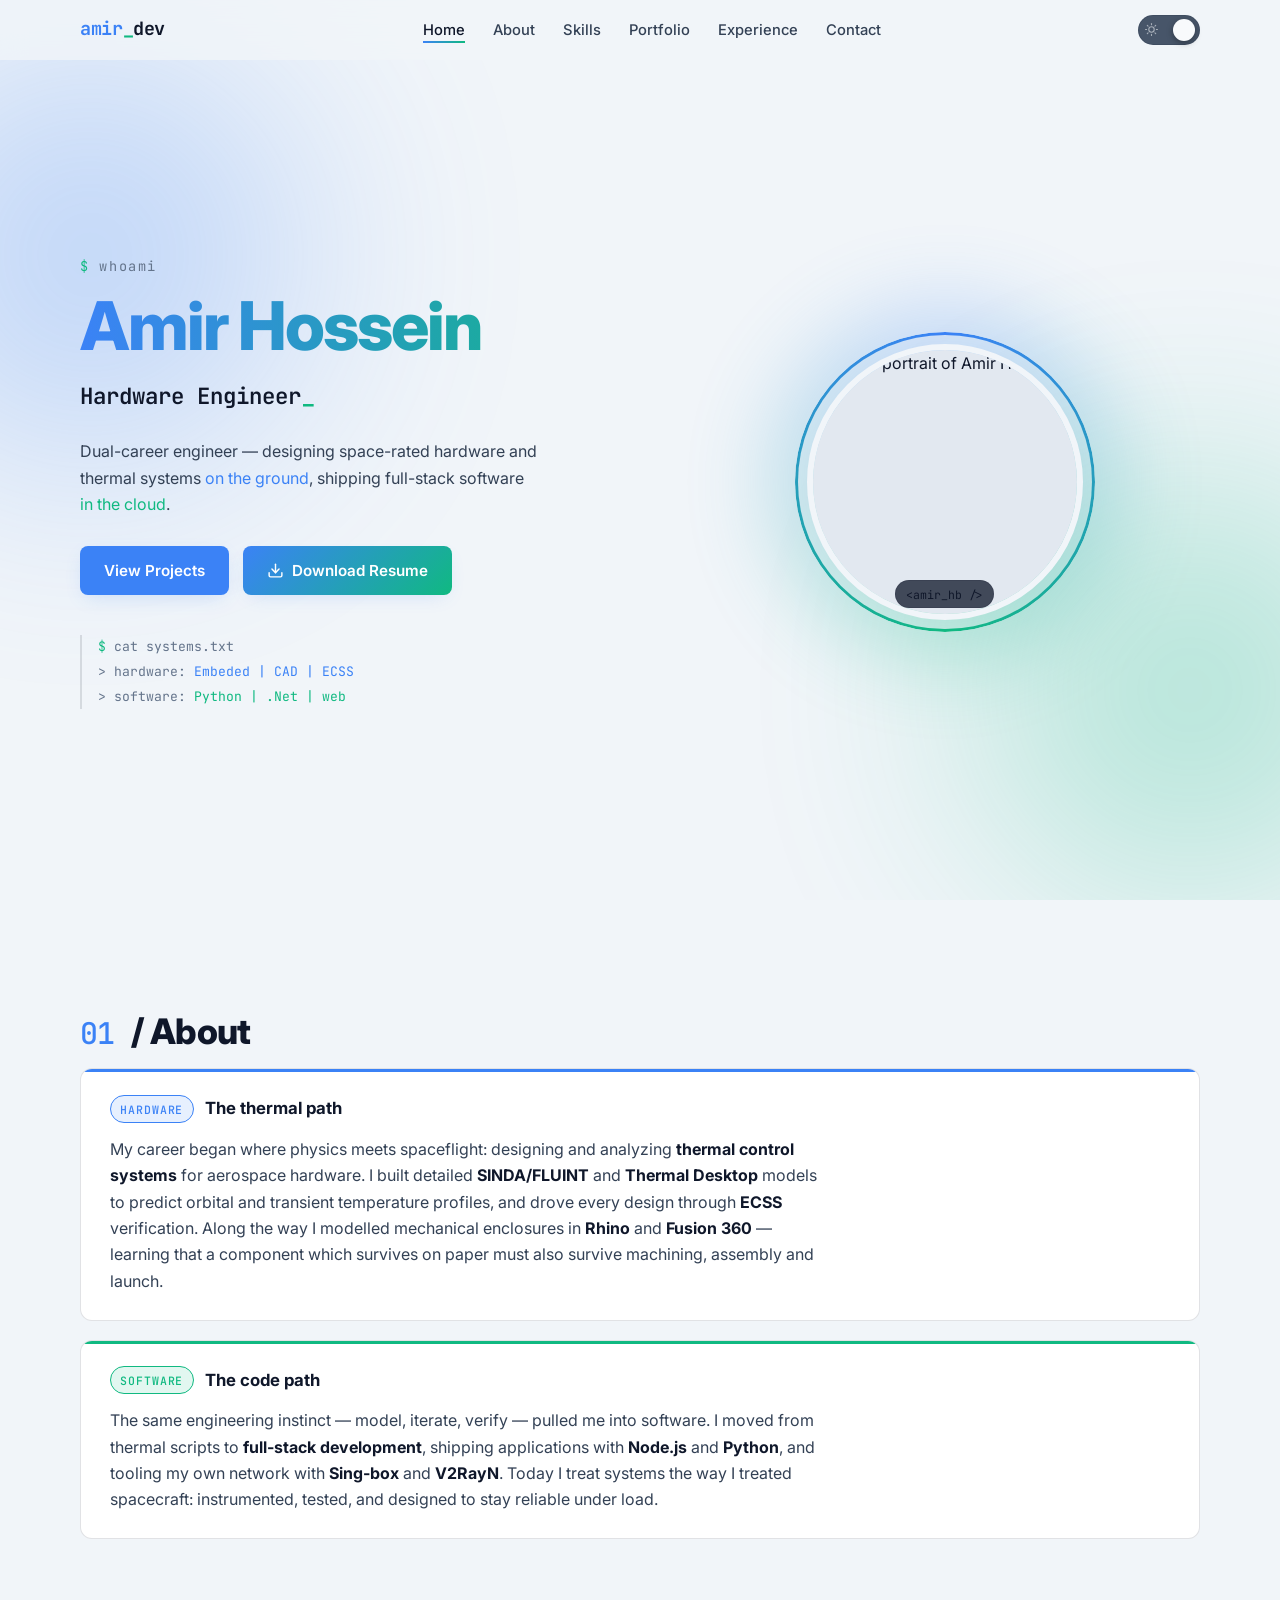
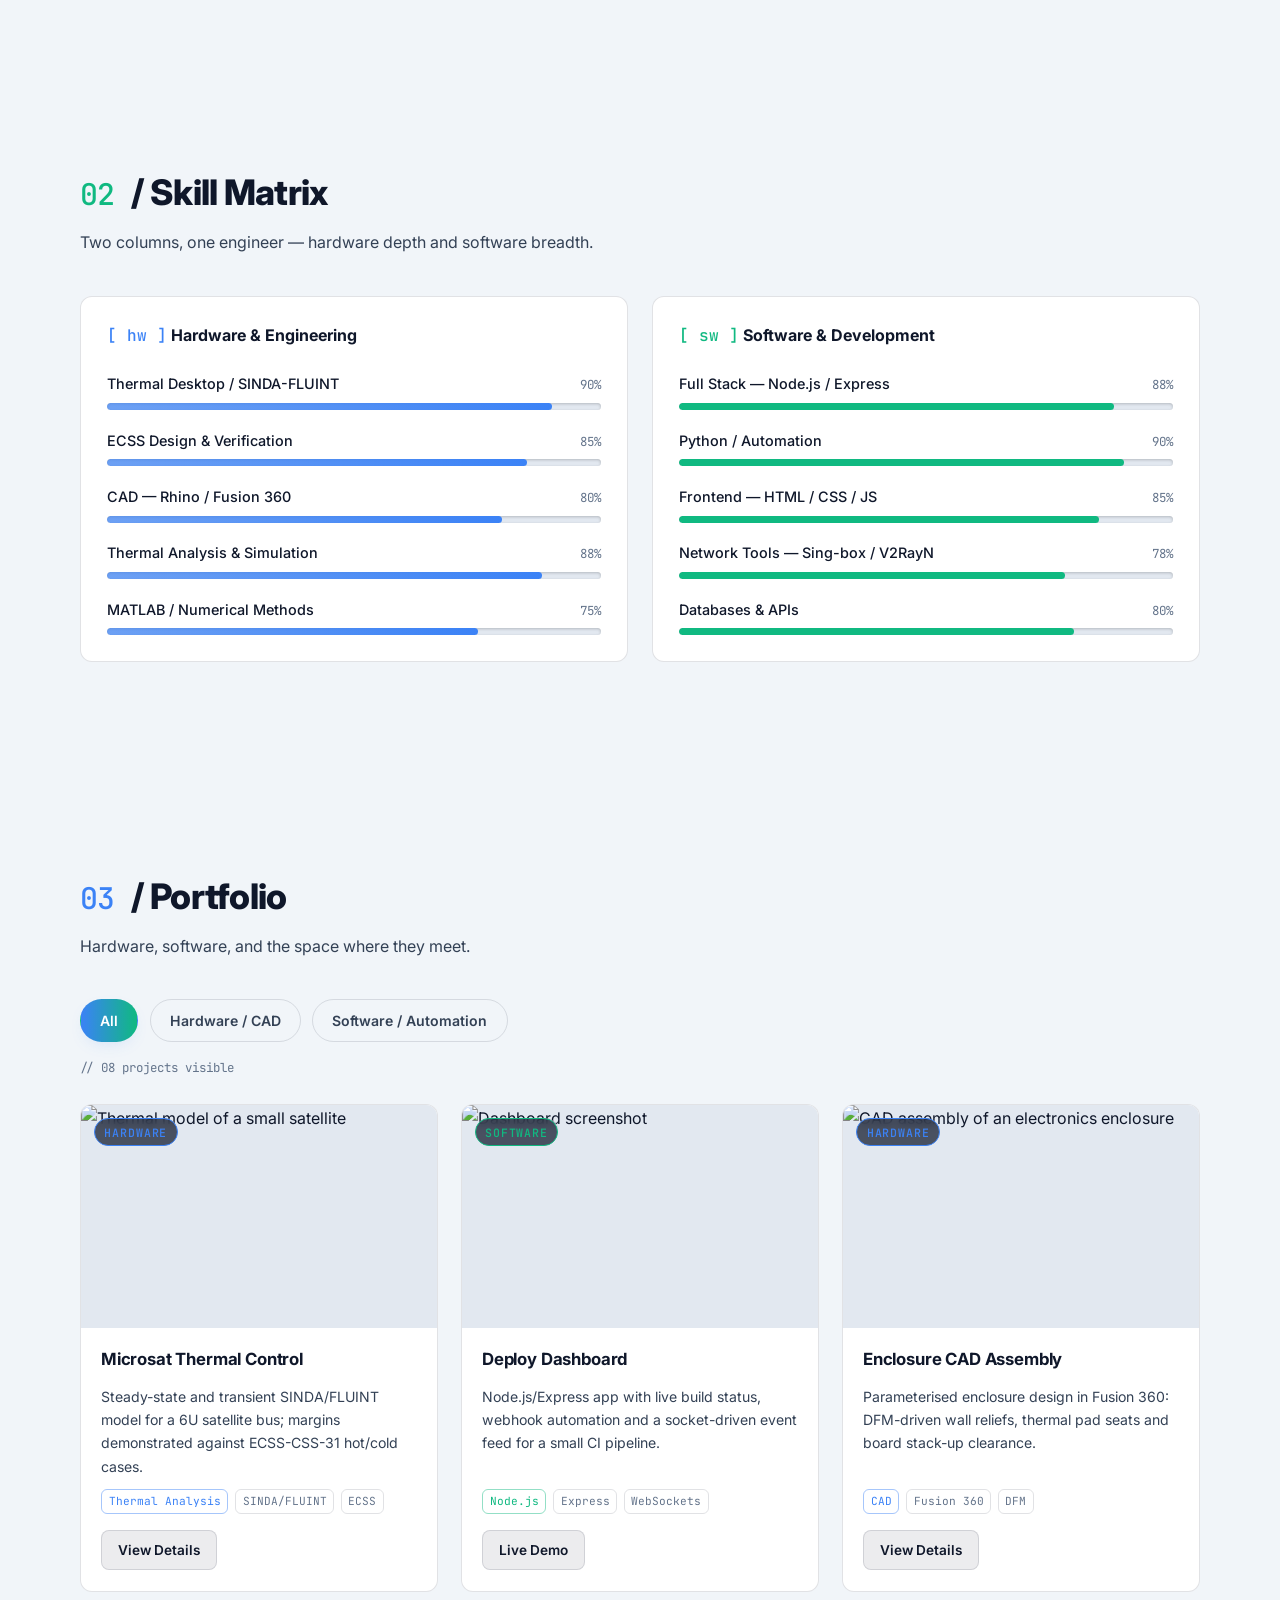
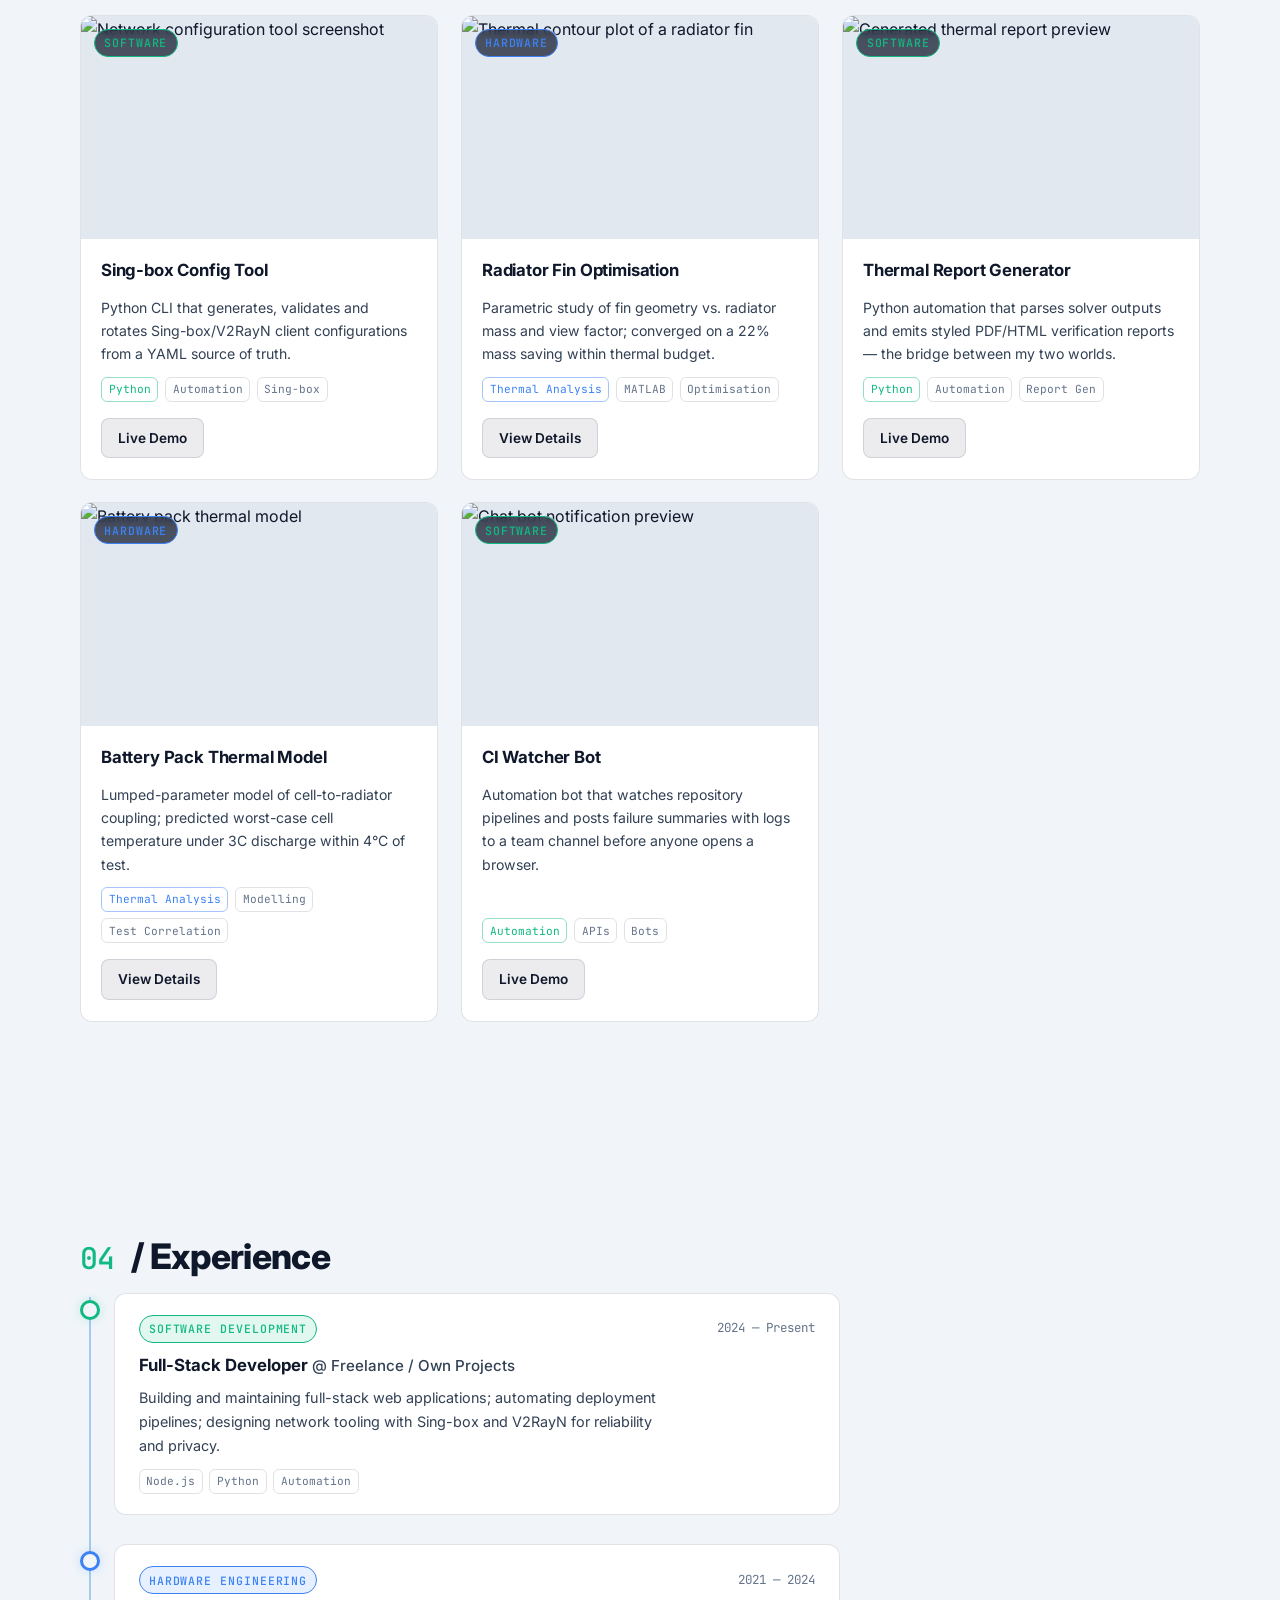
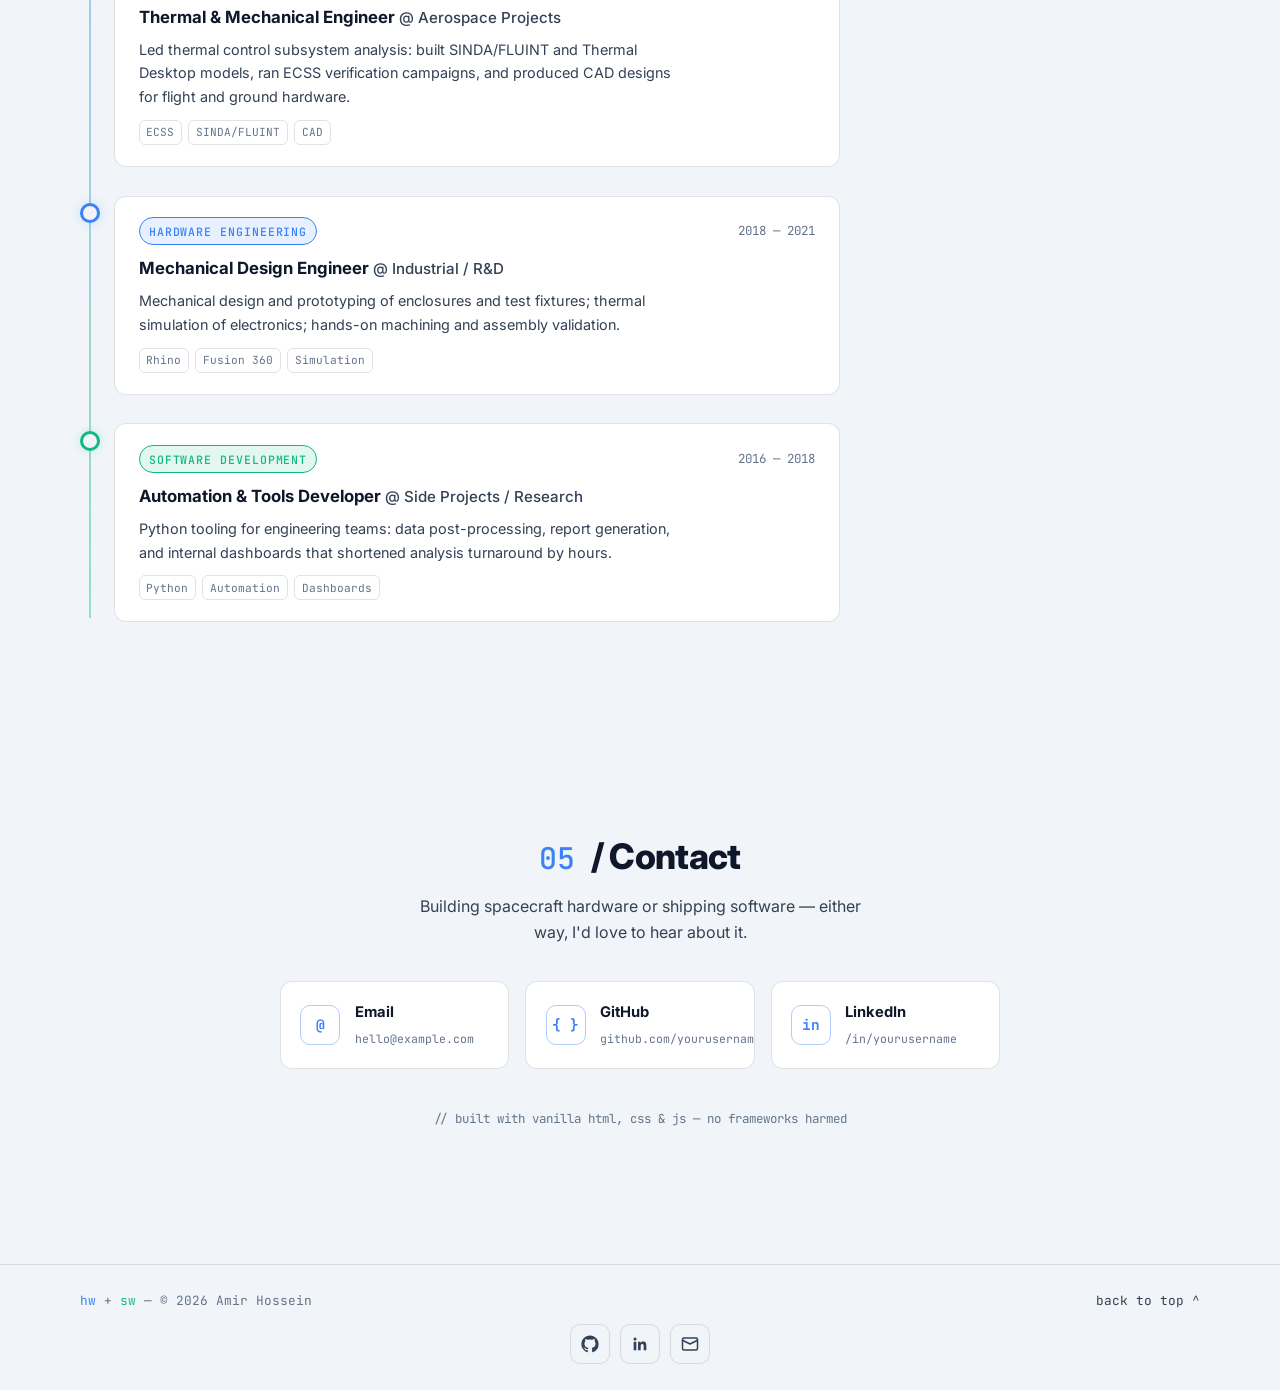
==== commit 17f346fb: "change cat system" ====
--- a/index.html
+++ b/index.html
@@ -5,7 +5,7 @@
   <meta name="viewport" content="width=device-width, initial-scale=1.0">
   <meta name="description" content="Portfolio of a dual-career engineer: hardware design & thermal analysis meets full-stack software development.">
   <title>Amir Hossein &mdash; Hardware &amp; Software Portfolio</title>
-  <link rel="icon" href="data:image/svg+xml,<svg xmlns='http://www.w3.org/2000/svg' viewBox='0 0 100 100'><text y='.9em' font-size='90'>&#129302;</text></svg>">
+  <link rel="icon" href="data:image/svg+xml,<svg xmlns='http://www.w3.org/2000/svg' viewBox='0 0 100 100'><text x='50%' y='50%' dominant-baseline='central' text-anchor='middle' font-size='80'>👨‍💻</text></svg>">
   <link rel="preconnect" href="https://fonts.googleapis.com">
   <link rel="preconnect" href="https://fonts.gstatic.com" crossorigin>
   <link href="https://fonts.googleapis.com/css2?family=Inter:wght@400;500;600;700;800&family=JetBrains+Mono:wght@400;500;700&display=swap" rel="stylesheet">
@@ -83,8 +83,8 @@
           </div>
           <p class="mono hero__sysline" aria-hidden="true">
             <span class="accent-sw">$</span> cat systems.txt<br>
-            &gt; hardware: <span class="accent-hw">thermal | CAD | ECSS</span><br>
-            &gt; software: <span class="accent-sw">node | python | web</span>
+            &gt; hardware: <span class="accent-hw">Embeded | CAD | ECSS</span><br>
+            &gt; software: <span class="accent-sw">Python | .Net | web</span>
           </p>
         </div>
 
@@ -328,7 +328,7 @@
                 <li>Automation</li>
                 <li>Sing-box</li>
               </ul>
-              <a class="btn btn--sm" href="#" data-project-link>Live Demo</a>
+              <a class="btn btn--sm" href="https://github.com/a-bagheri/Resume/blob/main/projects/python/index.html" data-project-link>Live Demo</a>
             </div>
           </article>
 
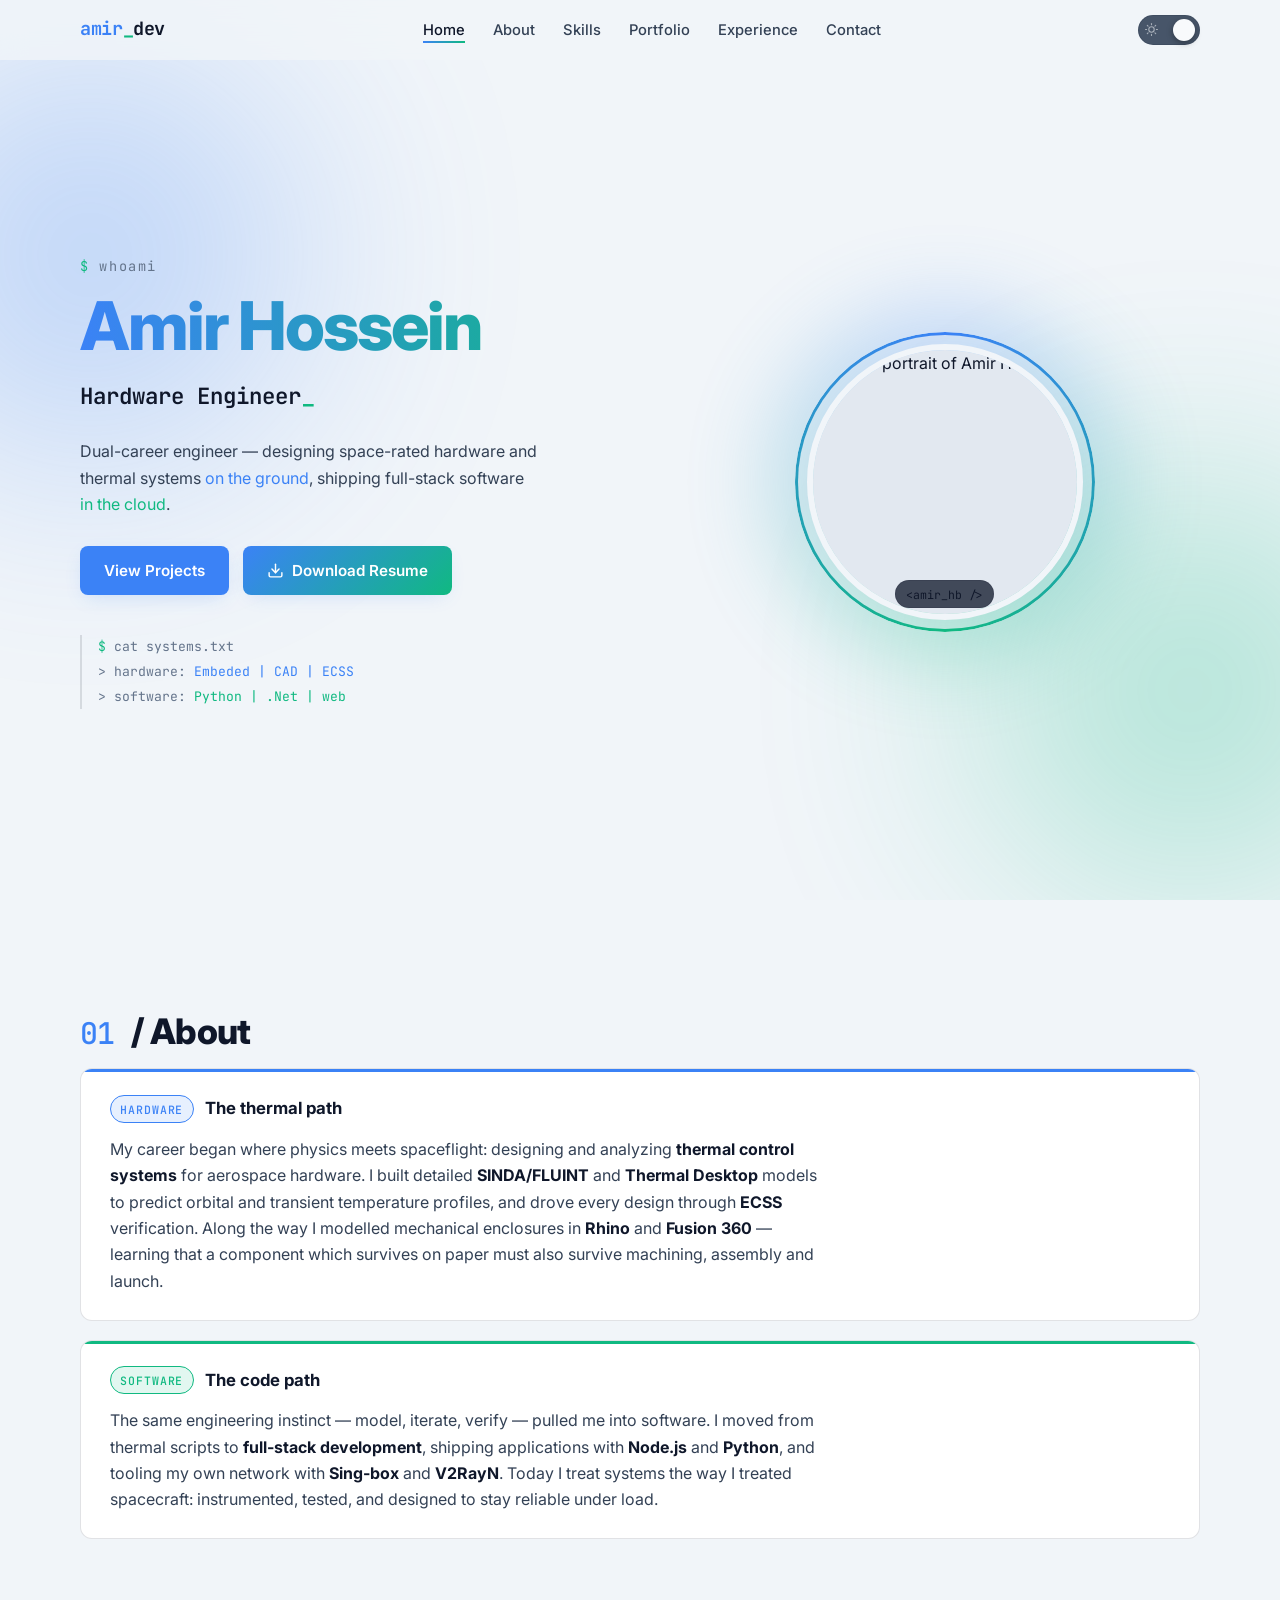
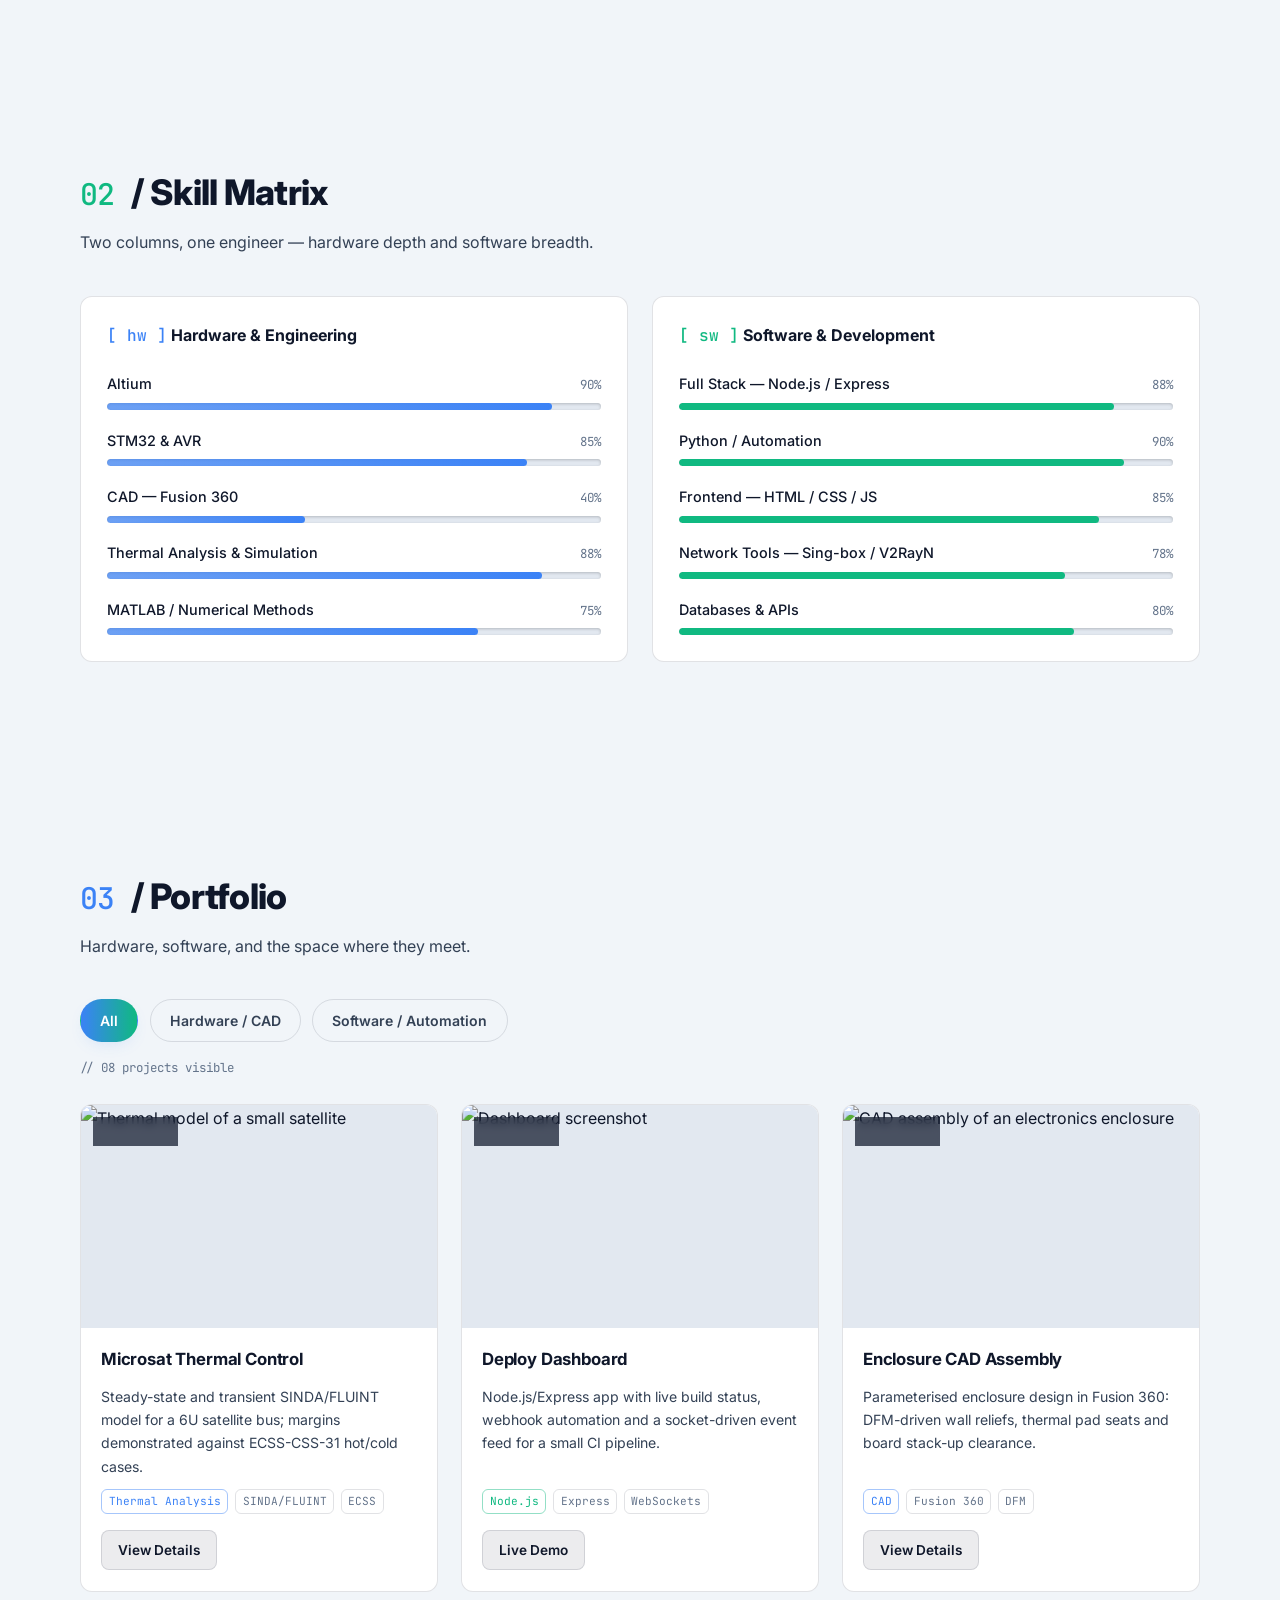
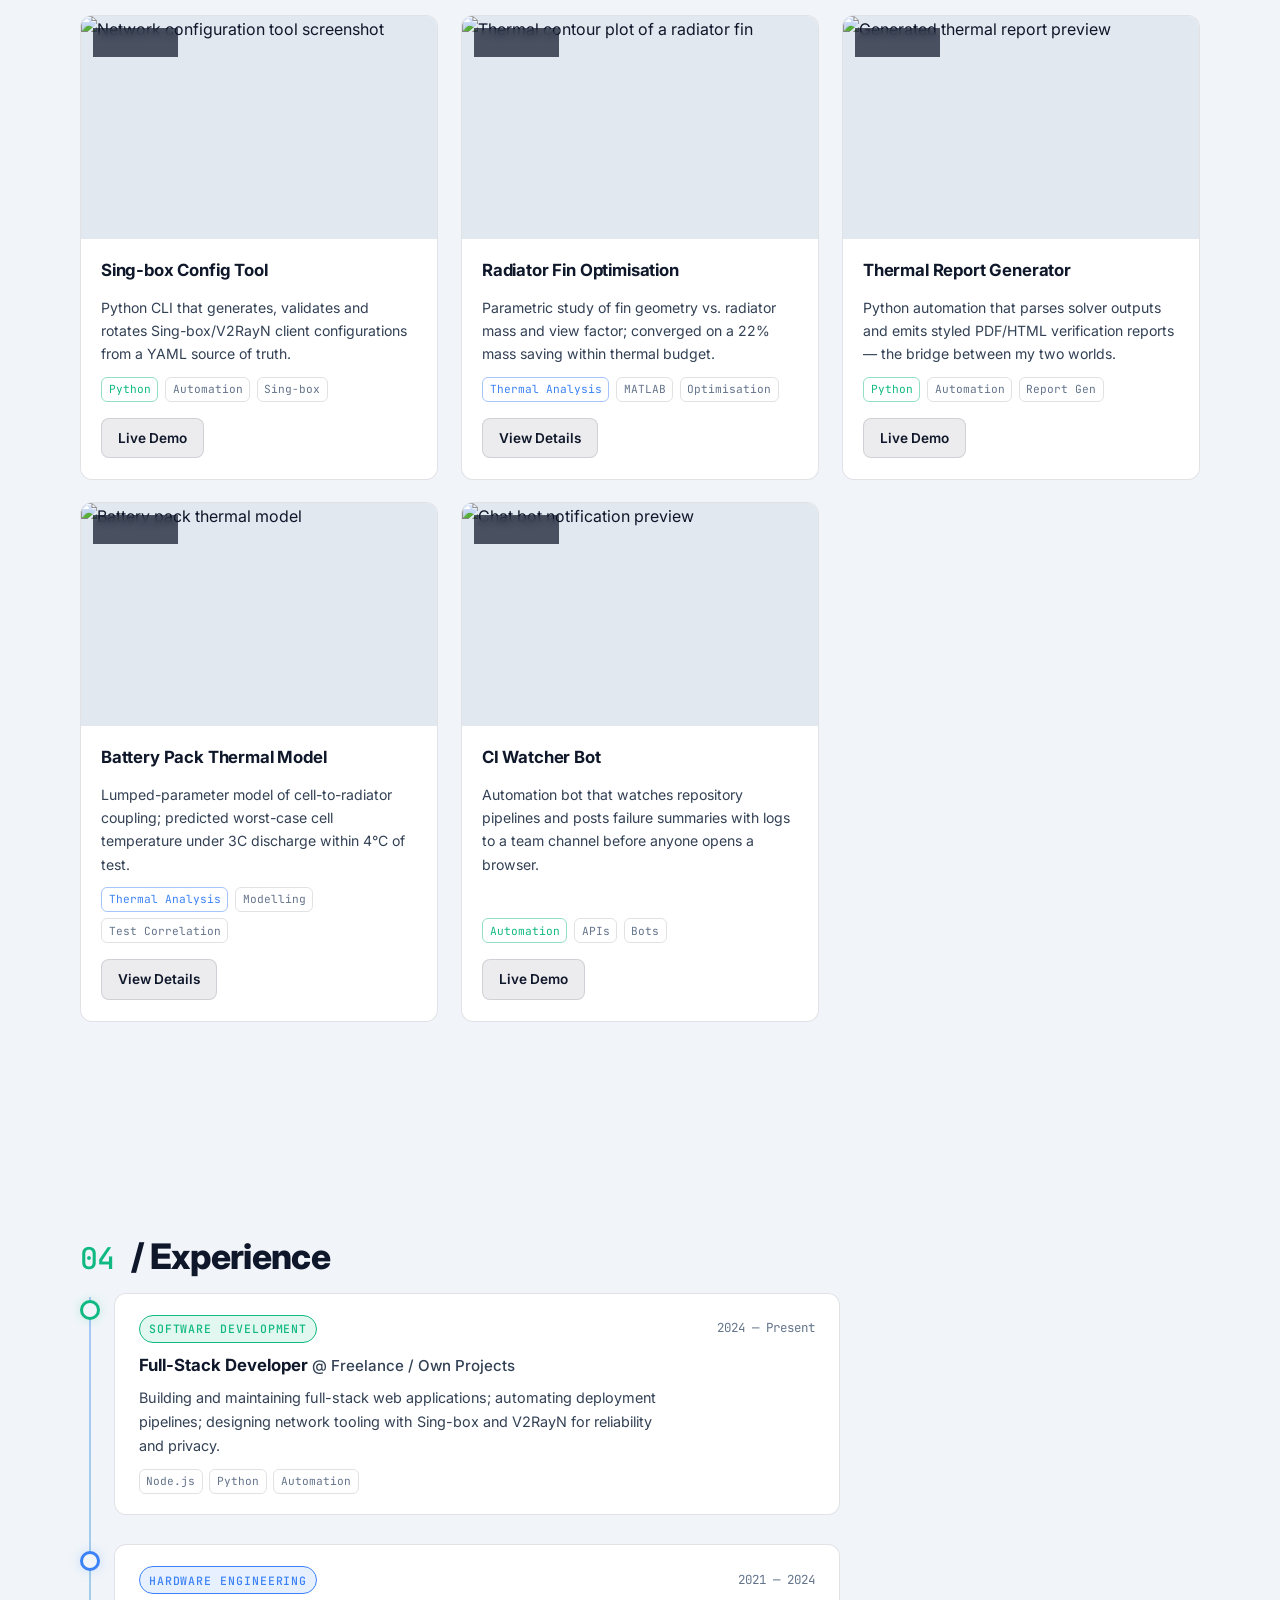
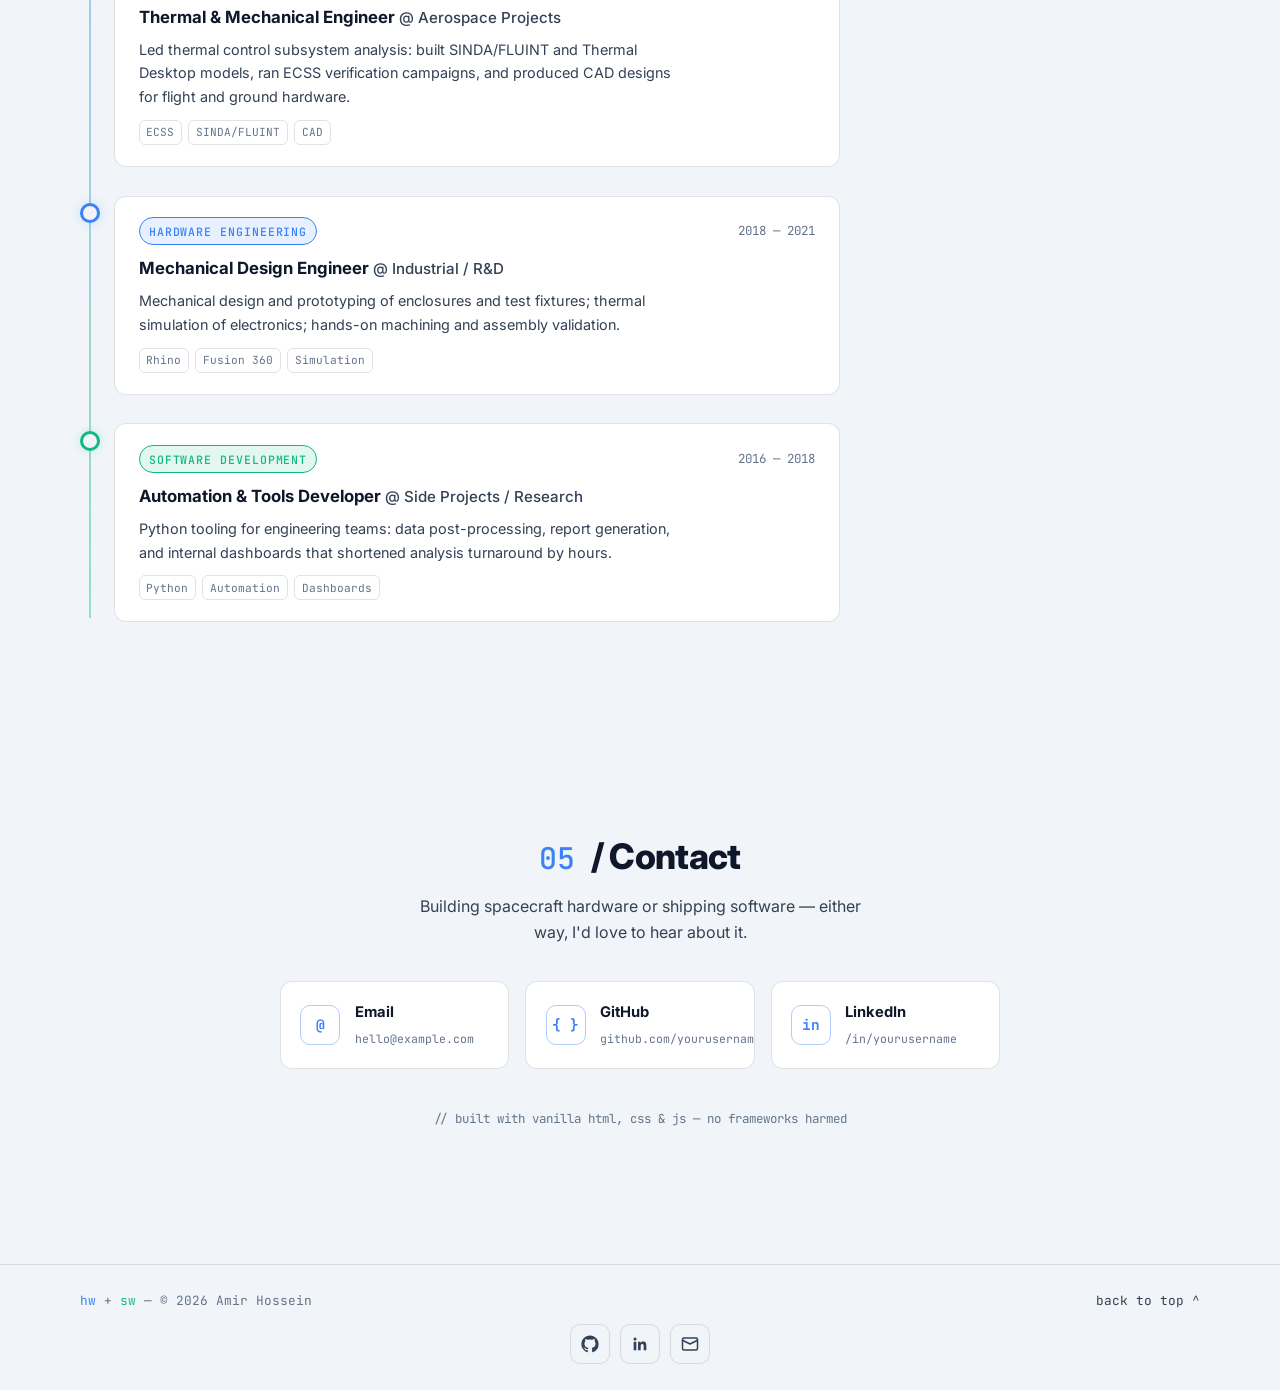
==== commit ce2fc22a: "change skill (Altium-stm32)" ====
--- a/index.html
+++ b/index.html
@@ -153,24 +153,24 @@
             <ul class="skills__list">
               <li class="skill">
                 <div class="skill__row">
-                  <span class="skill__name">Thermal Desktop / SINDA-FLUINT</span>
+                  <span class="skill__name">Altium</span>
                   <span class="skill__pct mono">90%</span>
                 </div>
                 <div class="skill__bar" role="progressbar" aria-label="Thermal Desktop / SINDA-FLUINT proficiency" aria-valuenow="90" aria-valuemin="0" aria-valuemax="100"><span style="--pct: 90%"></span></div>
               </li>
               <li class="skill">
                 <div class="skill__row">
-                  <span class="skill__name">ECSS Design &amp; Verification</span>
+                  <span class="skill__name">STM32 &amp; AVR</span>
                   <span class="skill__pct mono">85%</span>
                 </div>
                 <div class="skill__bar" role="progressbar" aria-label="ECSS Design and Verification proficiency" aria-valuenow="85" aria-valuemin="0" aria-valuemax="100"><span style="--pct: 85%"></span></div>
               </li>
               <li class="skill">
                 <div class="skill__row">
-                  <span class="skill__name">CAD &mdash; Rhino / Fusion 360</span>
-                  <span class="skill__pct mono">80%</span>
-                </div>
-                <div class="skill__bar" role="progressbar" aria-label="CAD Rhino and Fusion 360 proficiency" aria-valuenow="80" aria-valuemin="0" aria-valuemax="100"><span style="--pct: 80%"></span></div>
+                  <span class="skill__name">CAD &mdash; Fusion 360</span>
+                  <span class="skill__pct mono">40%</span>
+                </div>
+                <div class="skill__bar" role="progressbar" aria-label="CAD Rhino and Fusion 360 proficiency" aria-valuenow="40" aria-valuemin="0" aria-valuemax="100"><span style="--pct: 40%"></span></div>
               </li>
               <li class="skill">
                 <div class="skill__row">
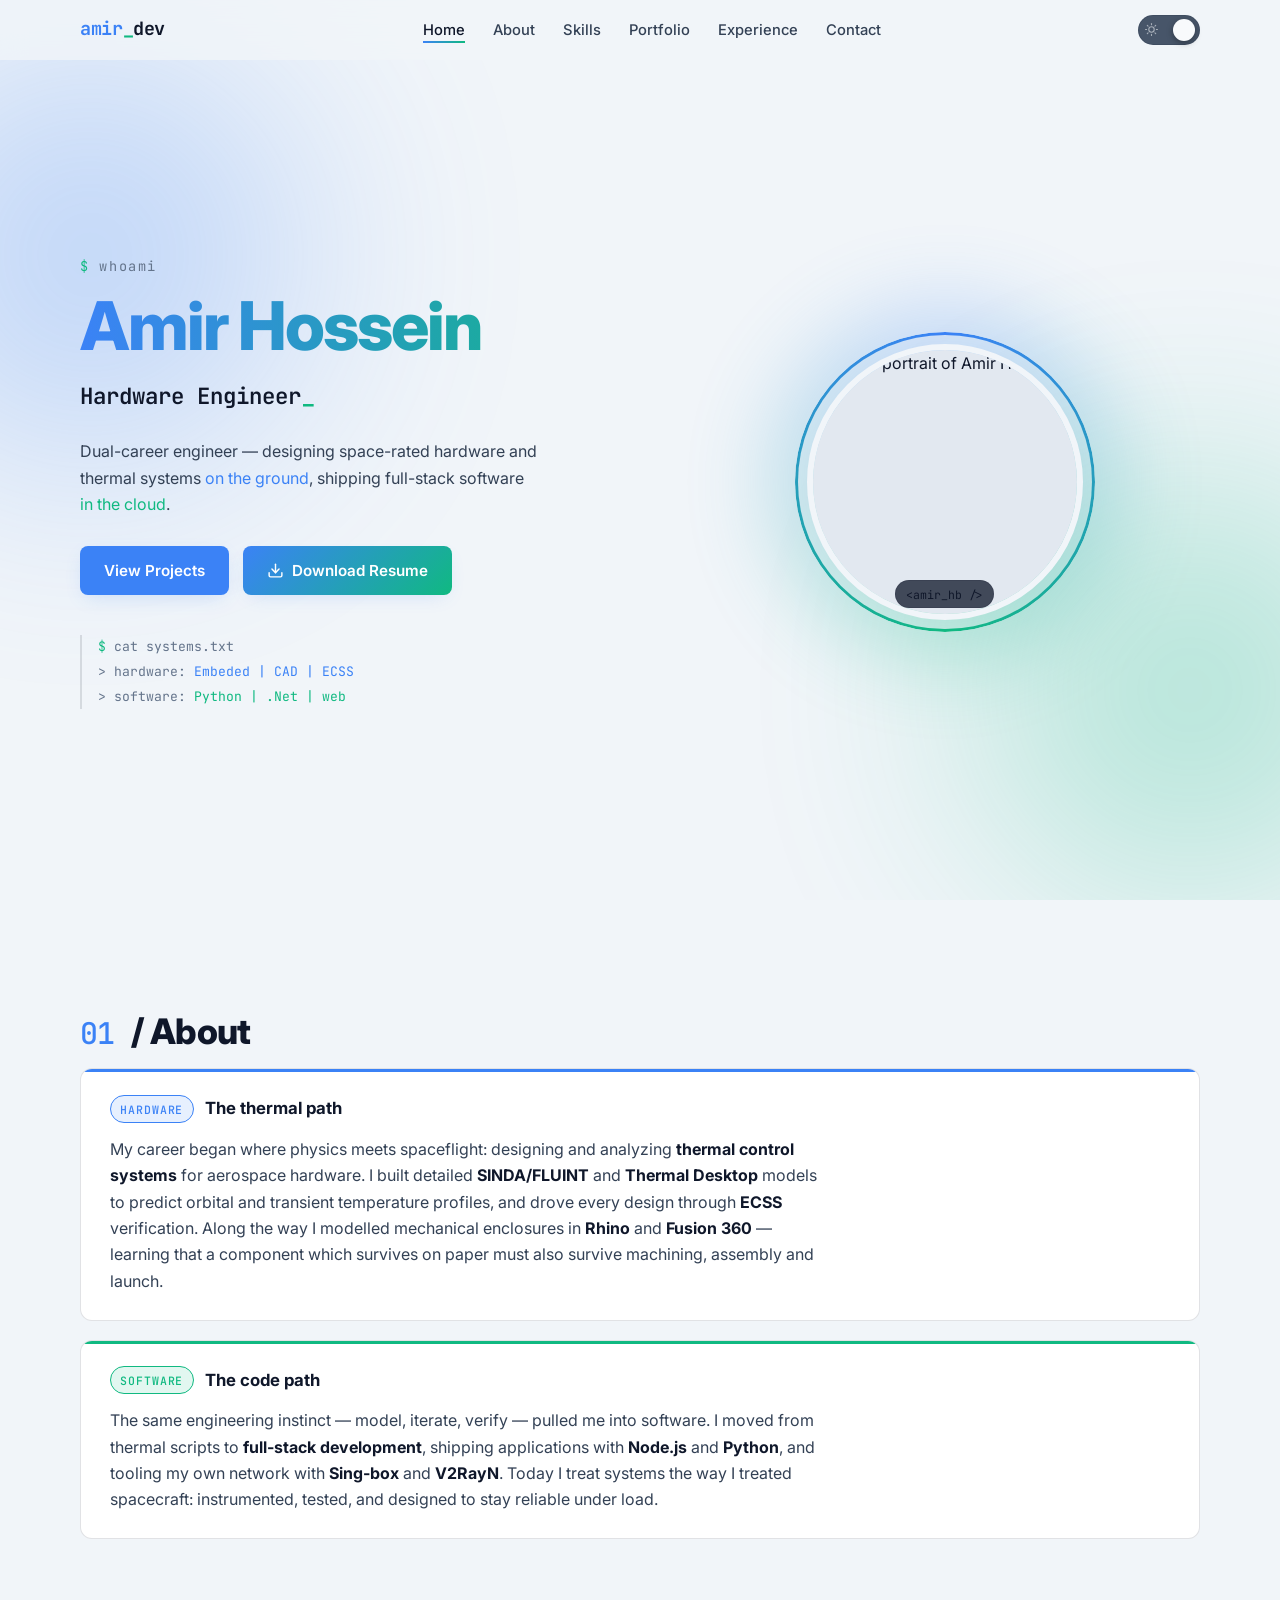
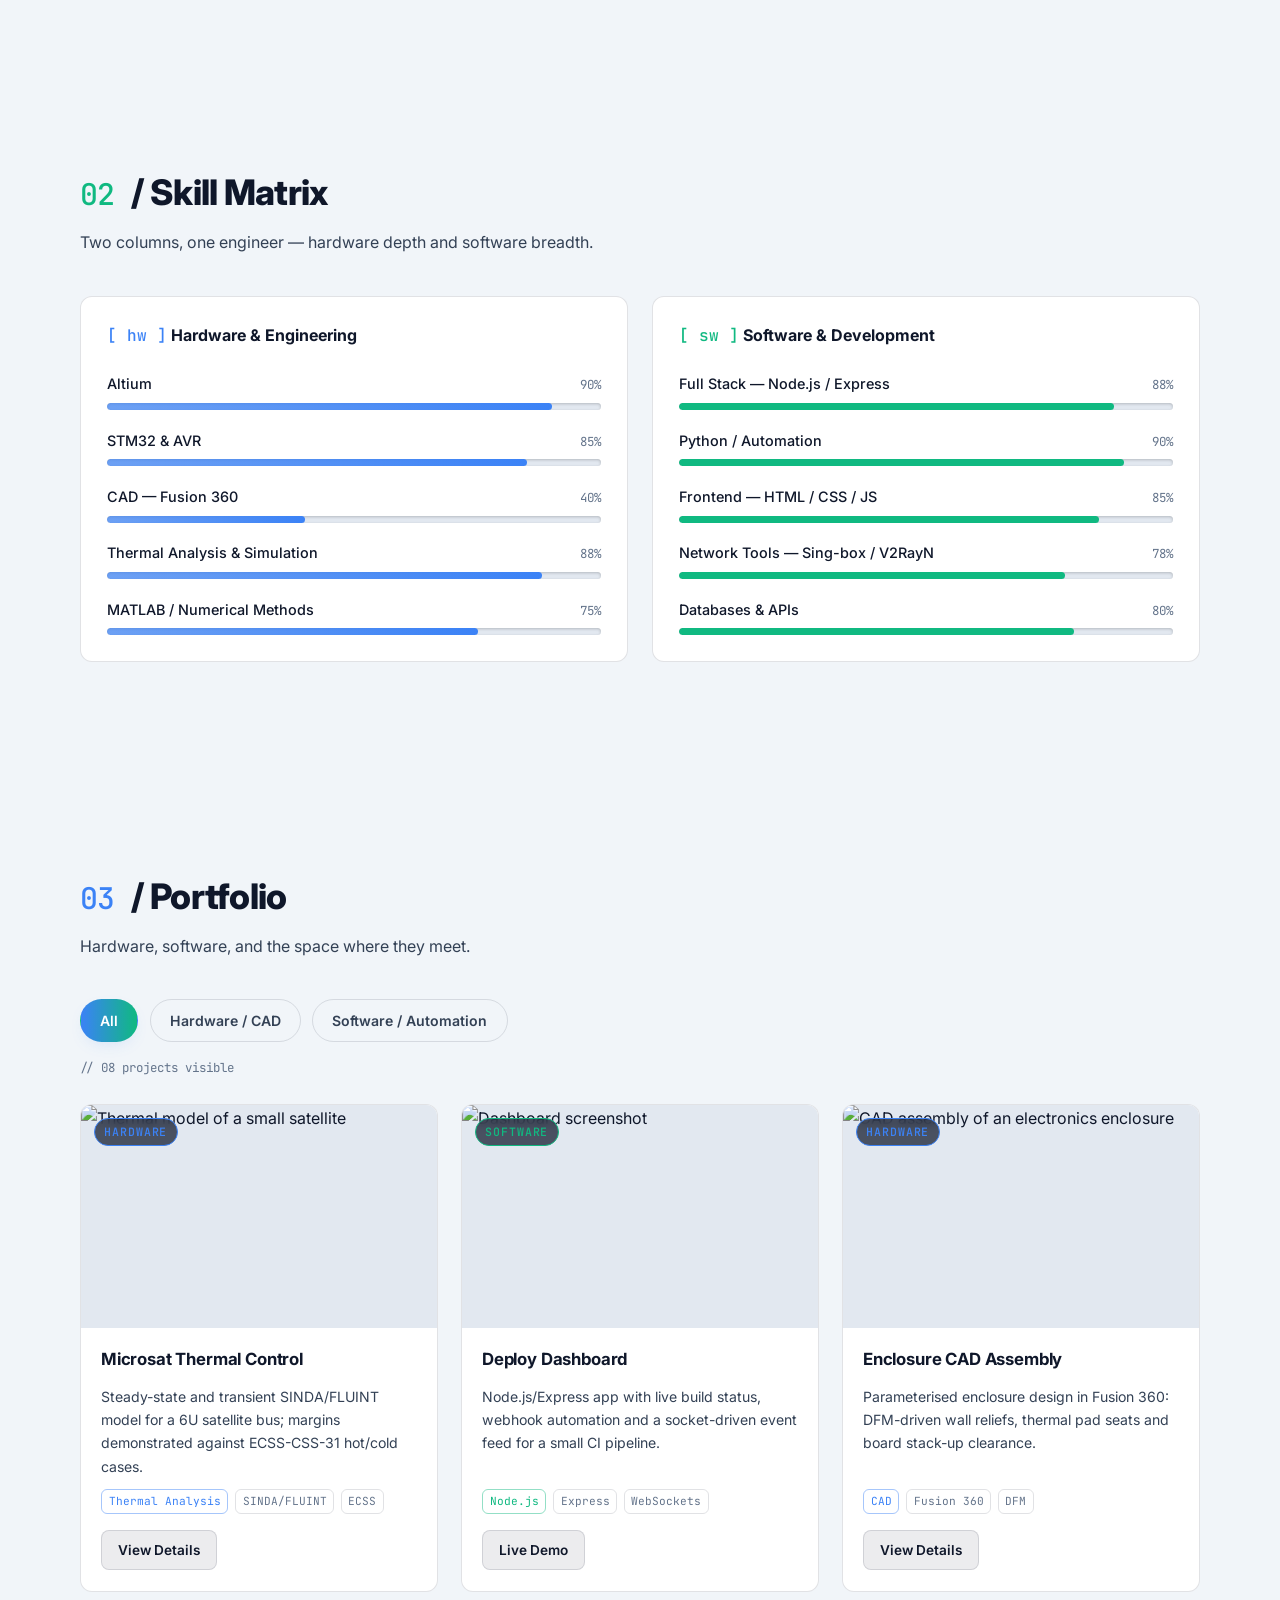
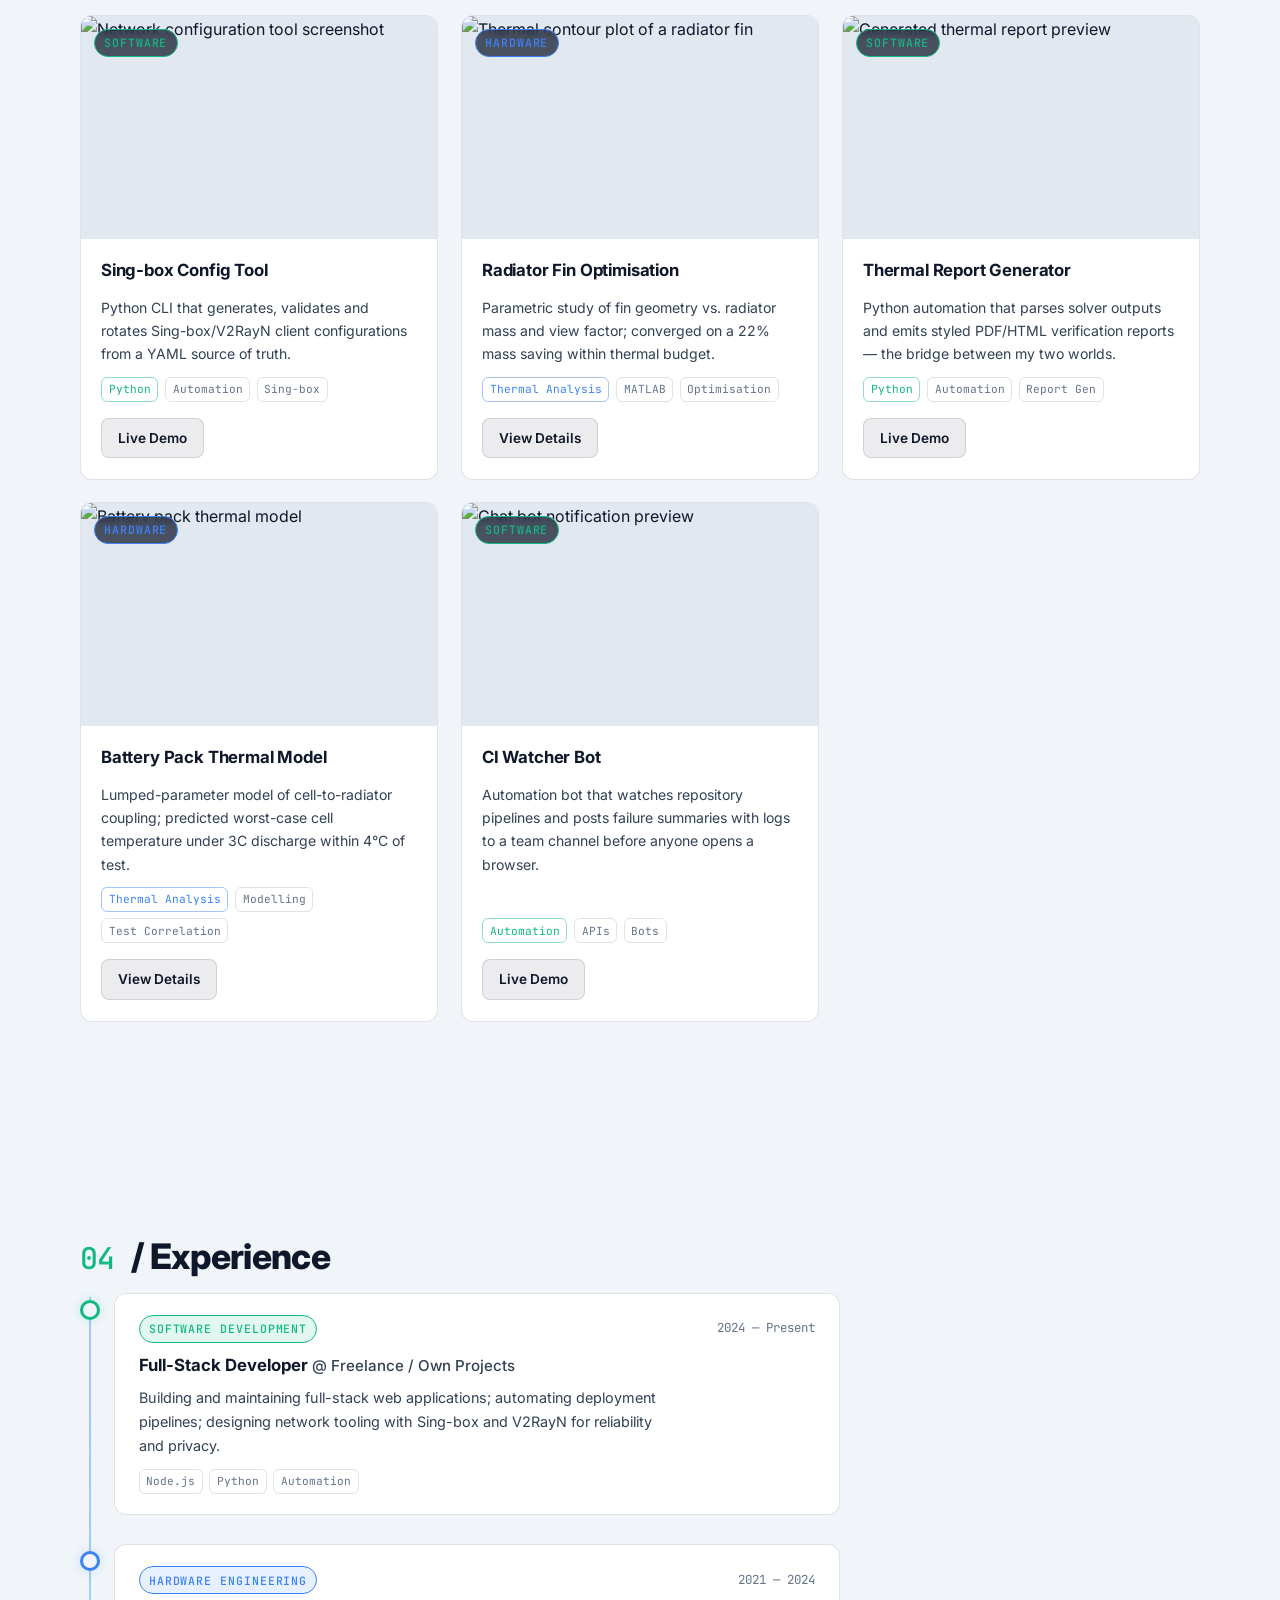
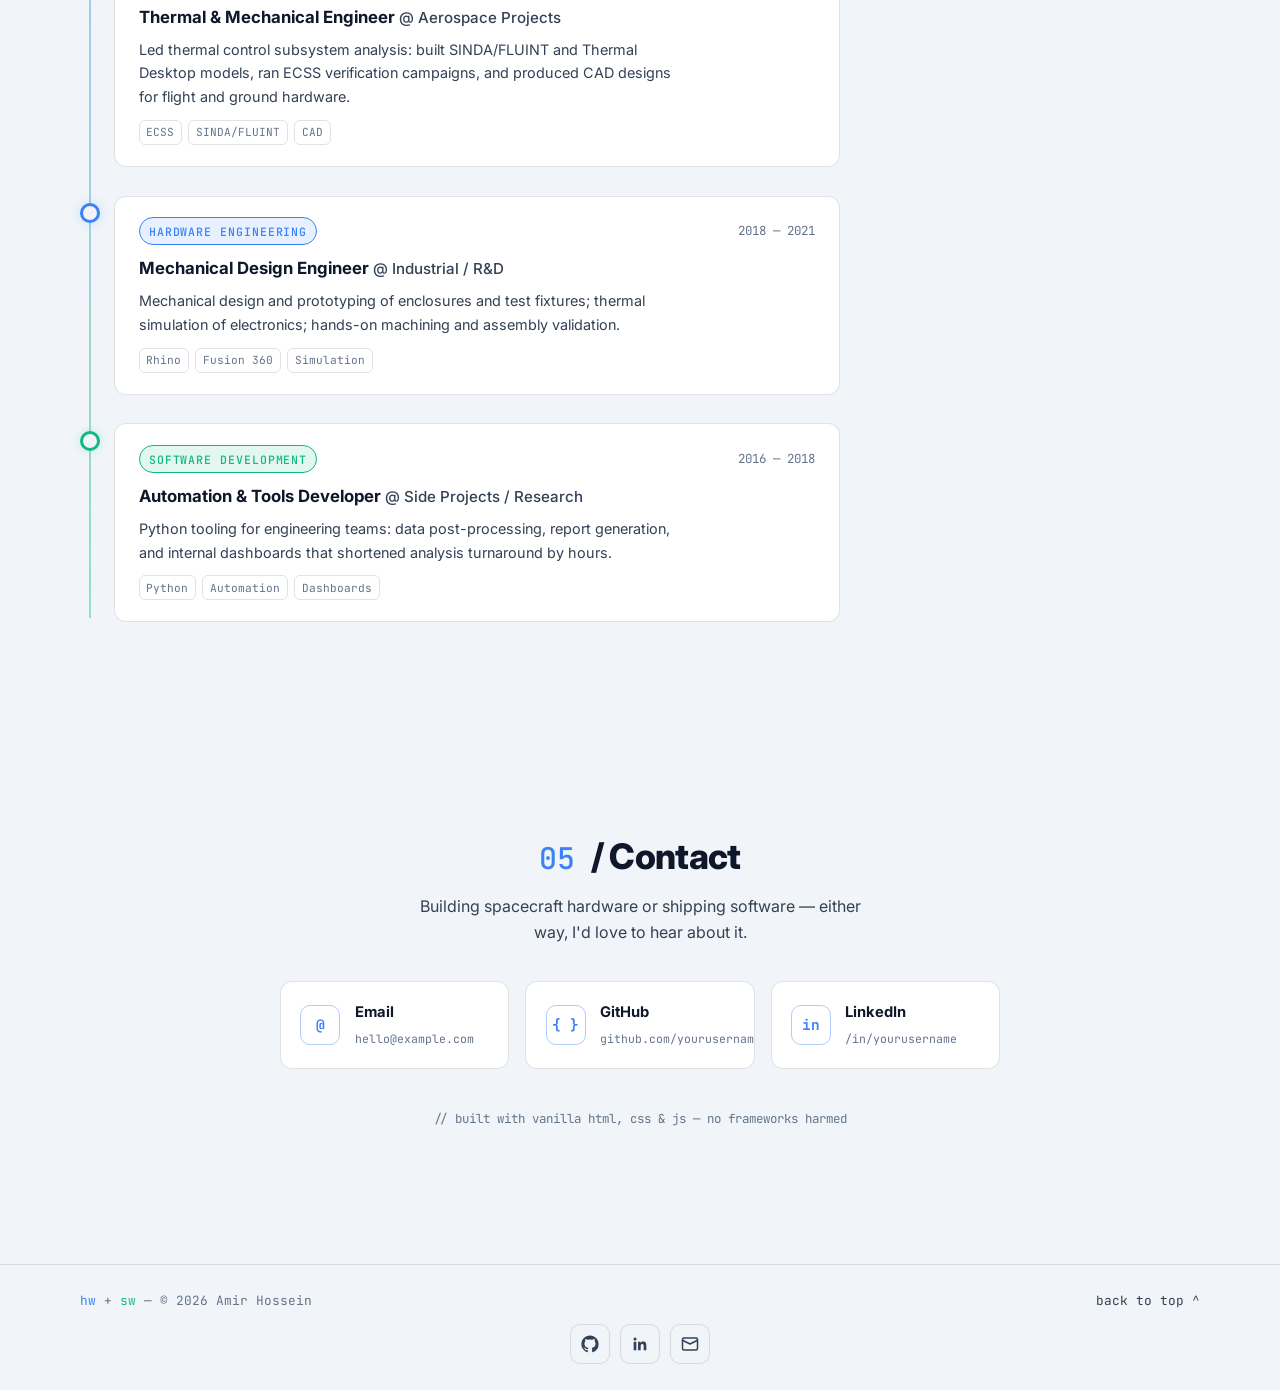
==== commit 17acec6c: "social media" ====
--- a/index.html
+++ b/index.html
@@ -535,21 +535,21 @@
       <!-- REPLACE: point these at your real profiles -->
       <ul class="footer__socials" aria-label="Social links">
         <li>
-          <a class="footer__social" href="https://github.com/yourusername" target="_blank" rel="noopener" aria-label="GitHub profile">
+          <a class="footer__social" href="https://github.com/a-bagheri/" target="_blank" rel="noopener" aria-label="GitHub profile">
             <svg viewBox="0 0 24 24" fill="currentColor" aria-hidden="true">
               <path d="M12 .5C5.65.5.5 5.65.5 12c0 5.08 3.29 9.39 7.86 10.91.58.11.79-.25.79-.55 0-.27-.01-1.17-.02-2.12-3.2.7-3.87-1.36-3.87-1.36-.52-1.33-1.28-1.68-1.28-1.68-1.04-.71.08-.7.08-.7 1.15.08 1.76 1.19 1.76 1.19 1.03 1.76 2.69 1.25 3.35.96.1-.75.4-1.25.72-1.54-2.55-.29-5.24-1.28-5.24-5.69 0-1.26.45-2.28 1.19-3.09-.12-.29-.52-1.46.11-3.05 0 0 .97-.31 3.17 1.18a11 11 0 0 1 5.78 0c2.2-1.49 3.17-1.18 3.17-1.18.63 1.59.23 2.76.11 3.05.74.81 1.19 1.83 1.19 3.09 0 4.42-2.69 5.39-5.26 5.68.41.36.78 1.06.78 2.14 0 1.54-.01 2.79-.01 3.17 0 .31.21.67.8.55A11.52 11.52 0 0 0 23.5 12C23.5 5.65 18.35.5 12 .5z"/>
             </svg>
           </a>
         </li>
         <li>
-          <a class="footer__social" href="https://www.linkedin.com/in/yourusername" target="_blank" rel="noopener" aria-label="LinkedIn profile">
+          <a class="footer__social" href="https://www.linkedin.com/in/a-bagheri" target="_blank" rel="noopener" aria-label="LinkedIn profile">
             <svg viewBox="0 0 24 24" fill="currentColor" aria-hidden="true">
               <path d="M20.45 20.45h-3.55v-5.57c0-1.33-.03-3.04-1.85-3.04-1.85 0-2.14 1.45-2.14 2.94v5.67H9.36V9h3.41v1.56h.05c.48-.9 1.64-1.85 3.37-1.85 3.6 0 4.27 2.37 4.27 5.46v6.28zM5.34 7.43a2.06 2.06 0 1 1 0-4.12 2.06 2.06 0 0 1 0 4.12zM7.12 20.45H3.56V9h3.56v11.45z"/>
             </svg>
           </a>
         </li>
         <li>
-          <a class="footer__social" href="mailto:hello@example.com" aria-label="Send an email">
+          <a class="footer__social" href="mailto:amirhb.bagheri@gmail.com" aria-label="Send an email">
             <svg viewBox="0 0 24 24" fill="none" stroke="currentColor" stroke-width="2" stroke-linecap="round" stroke-linejoin="round" aria-hidden="true">
               <rect x="2" y="4" width="20" height="16" rx="2"></rect>
               <path d="m22 7-10 5L2 7"></path>
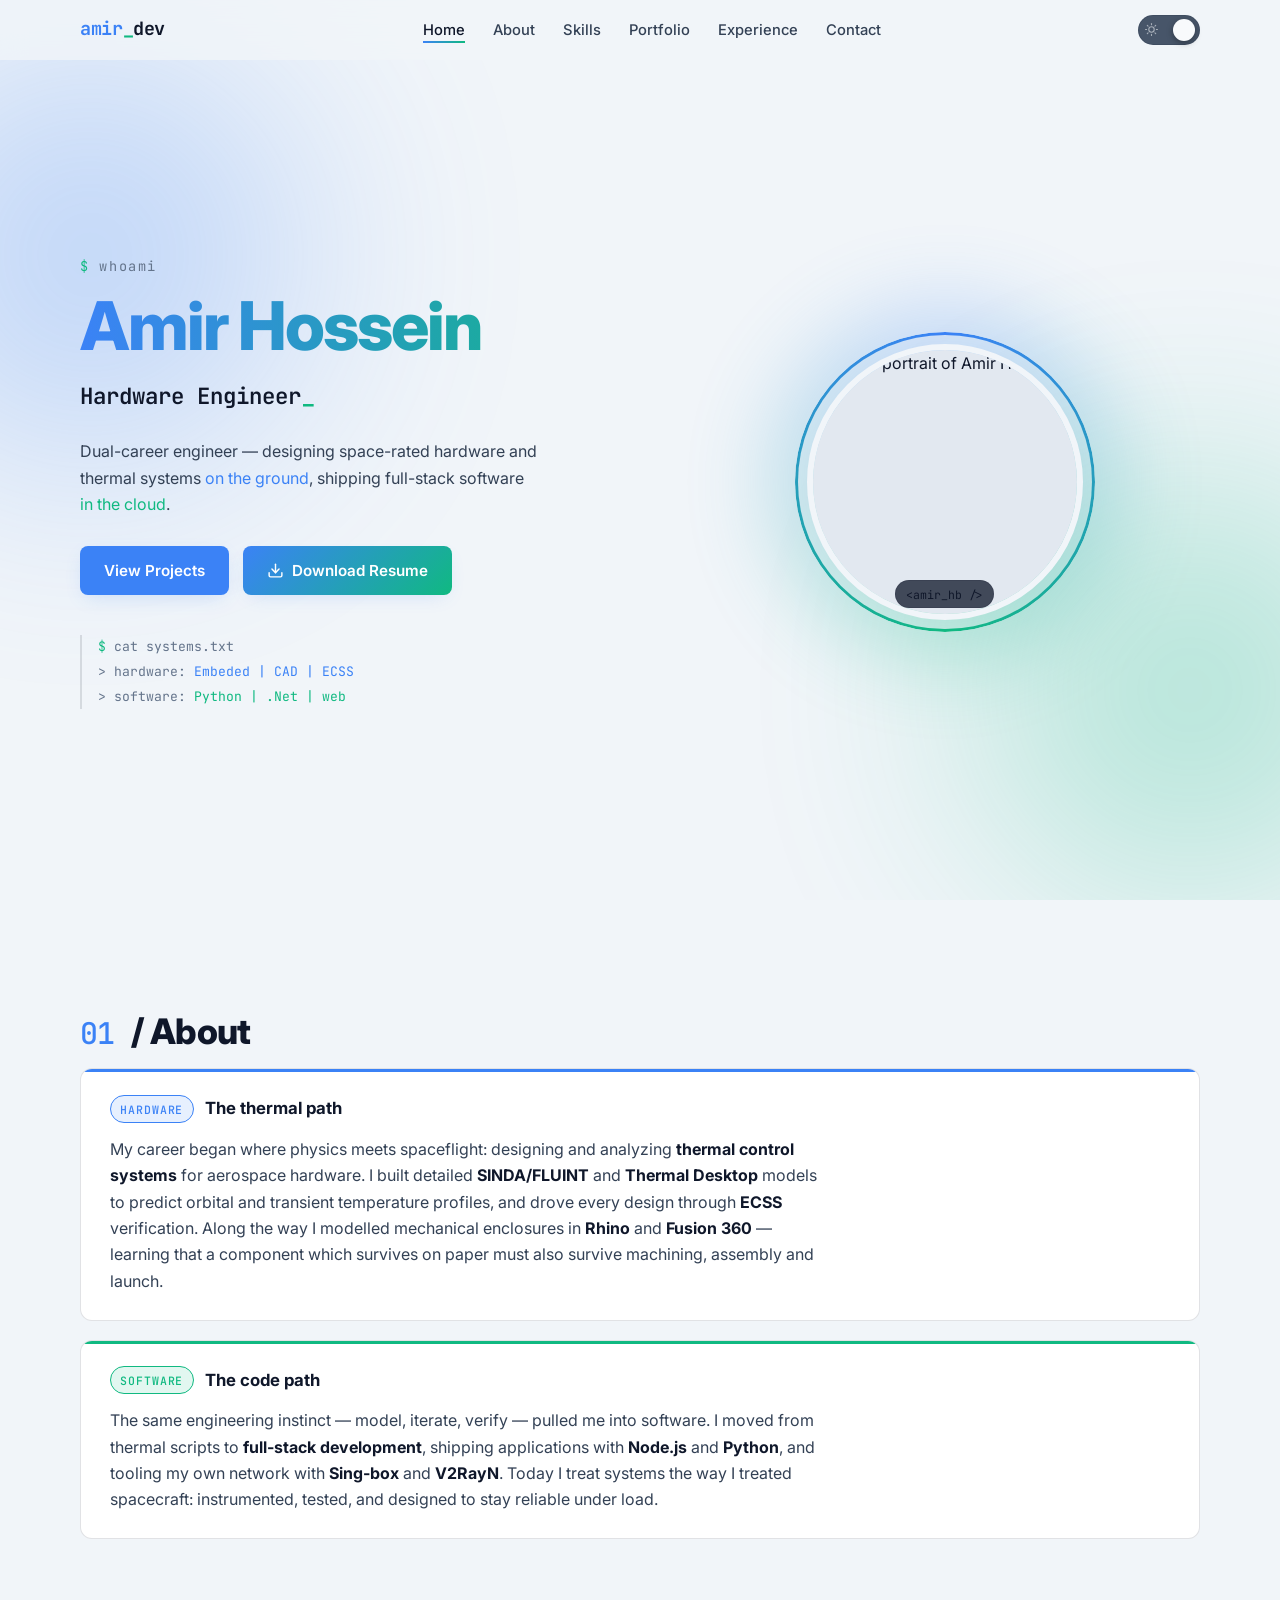
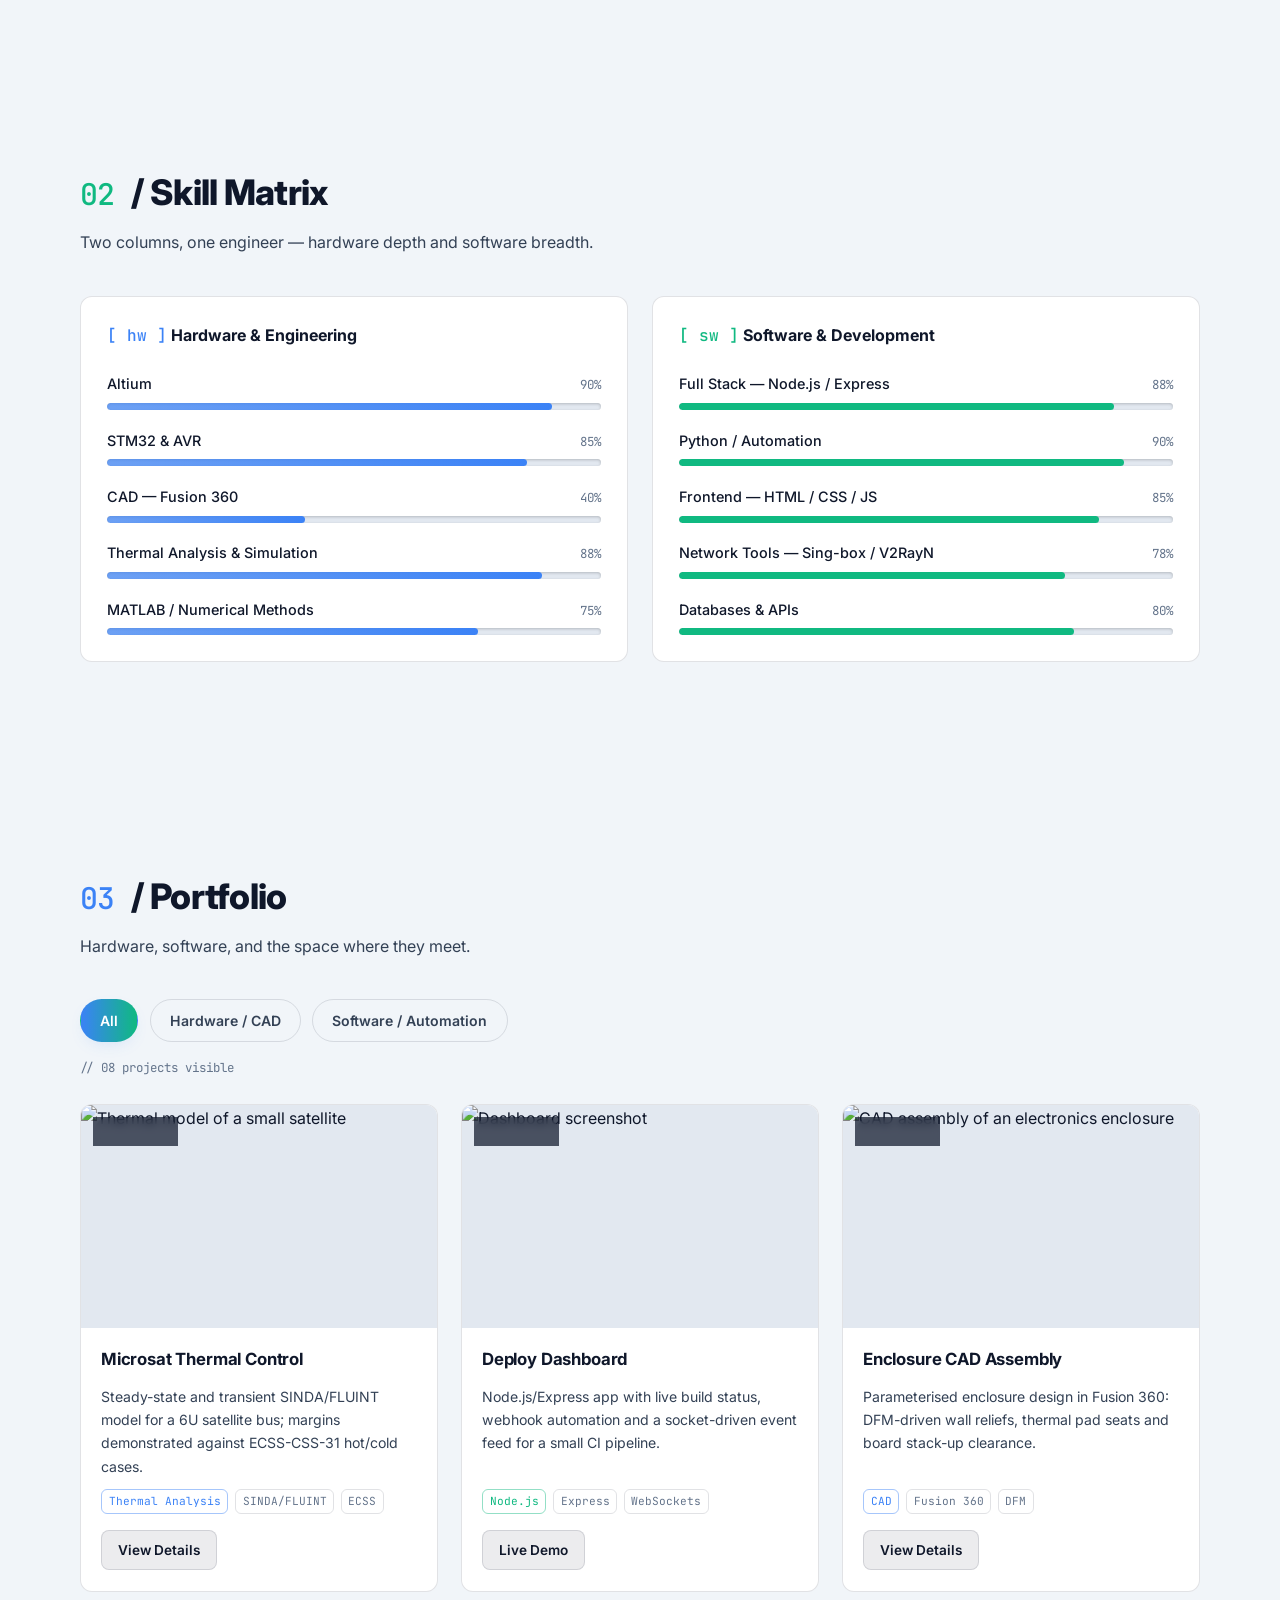
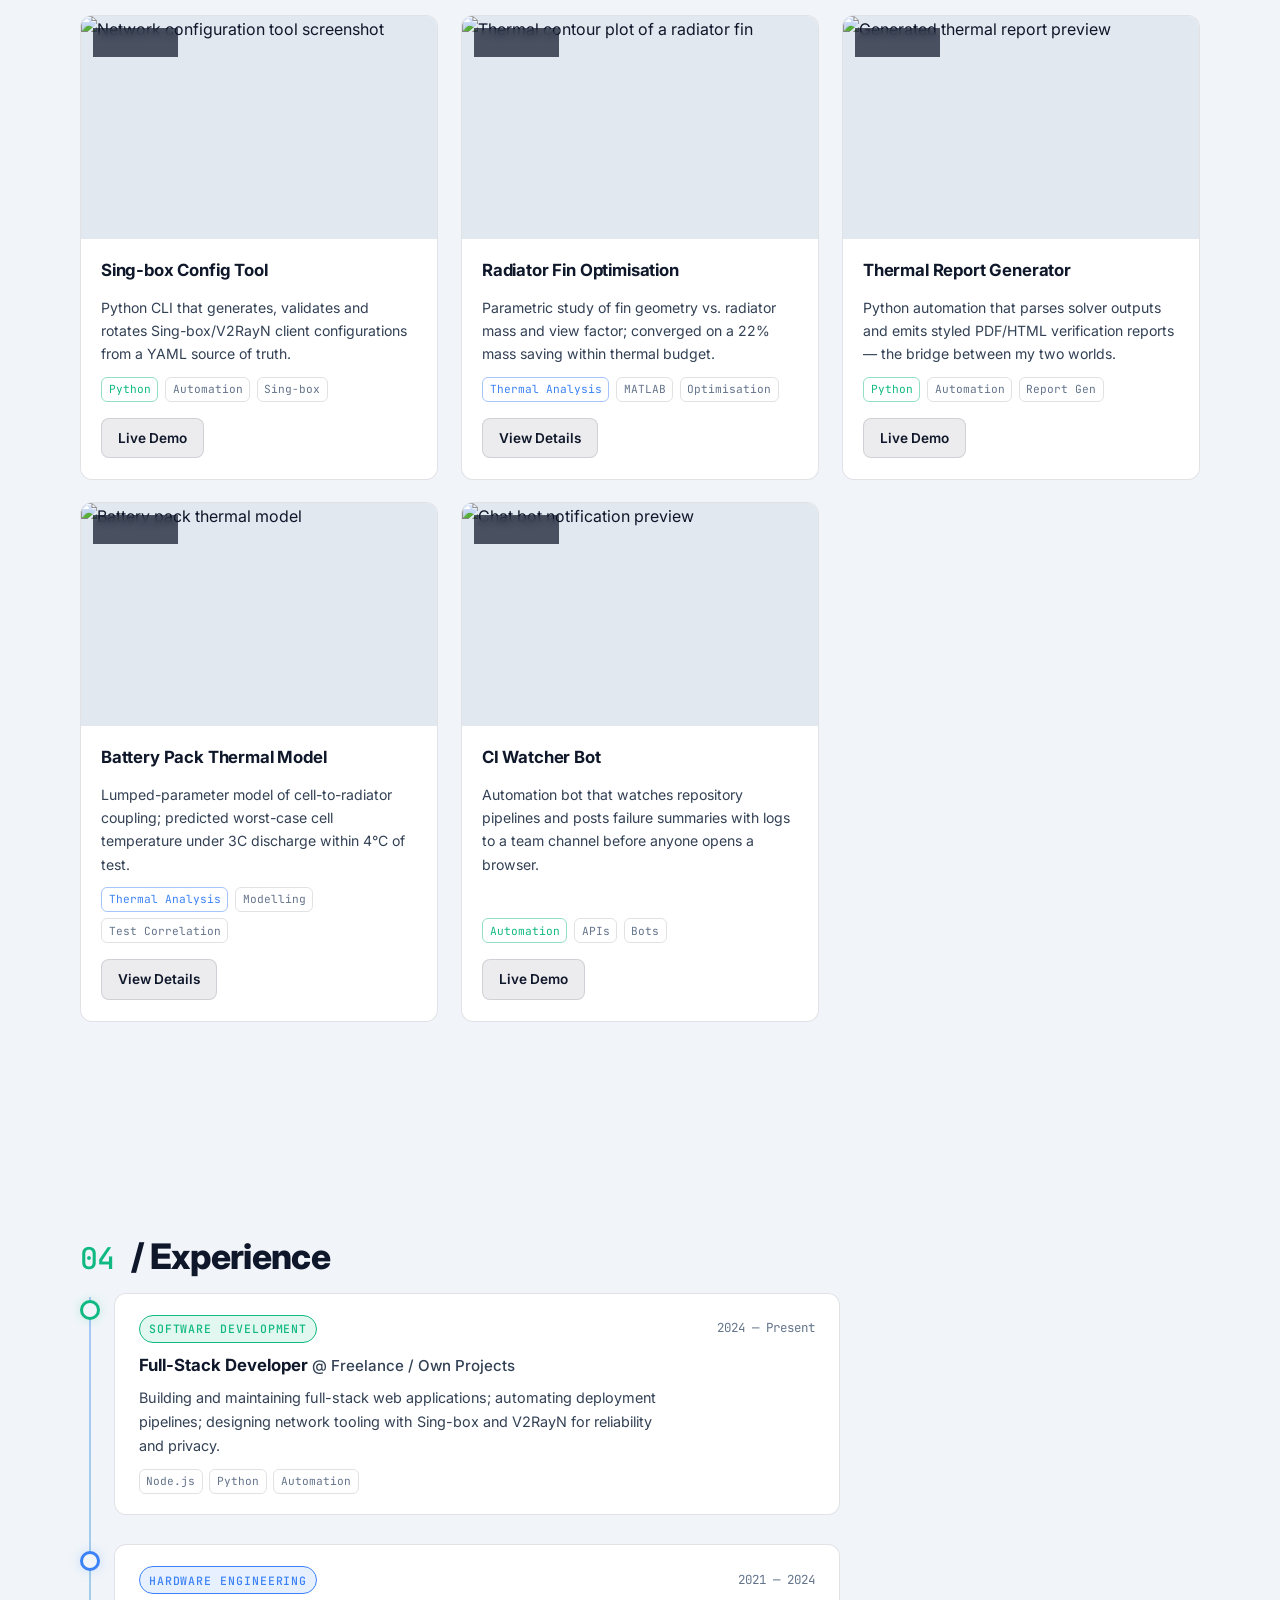
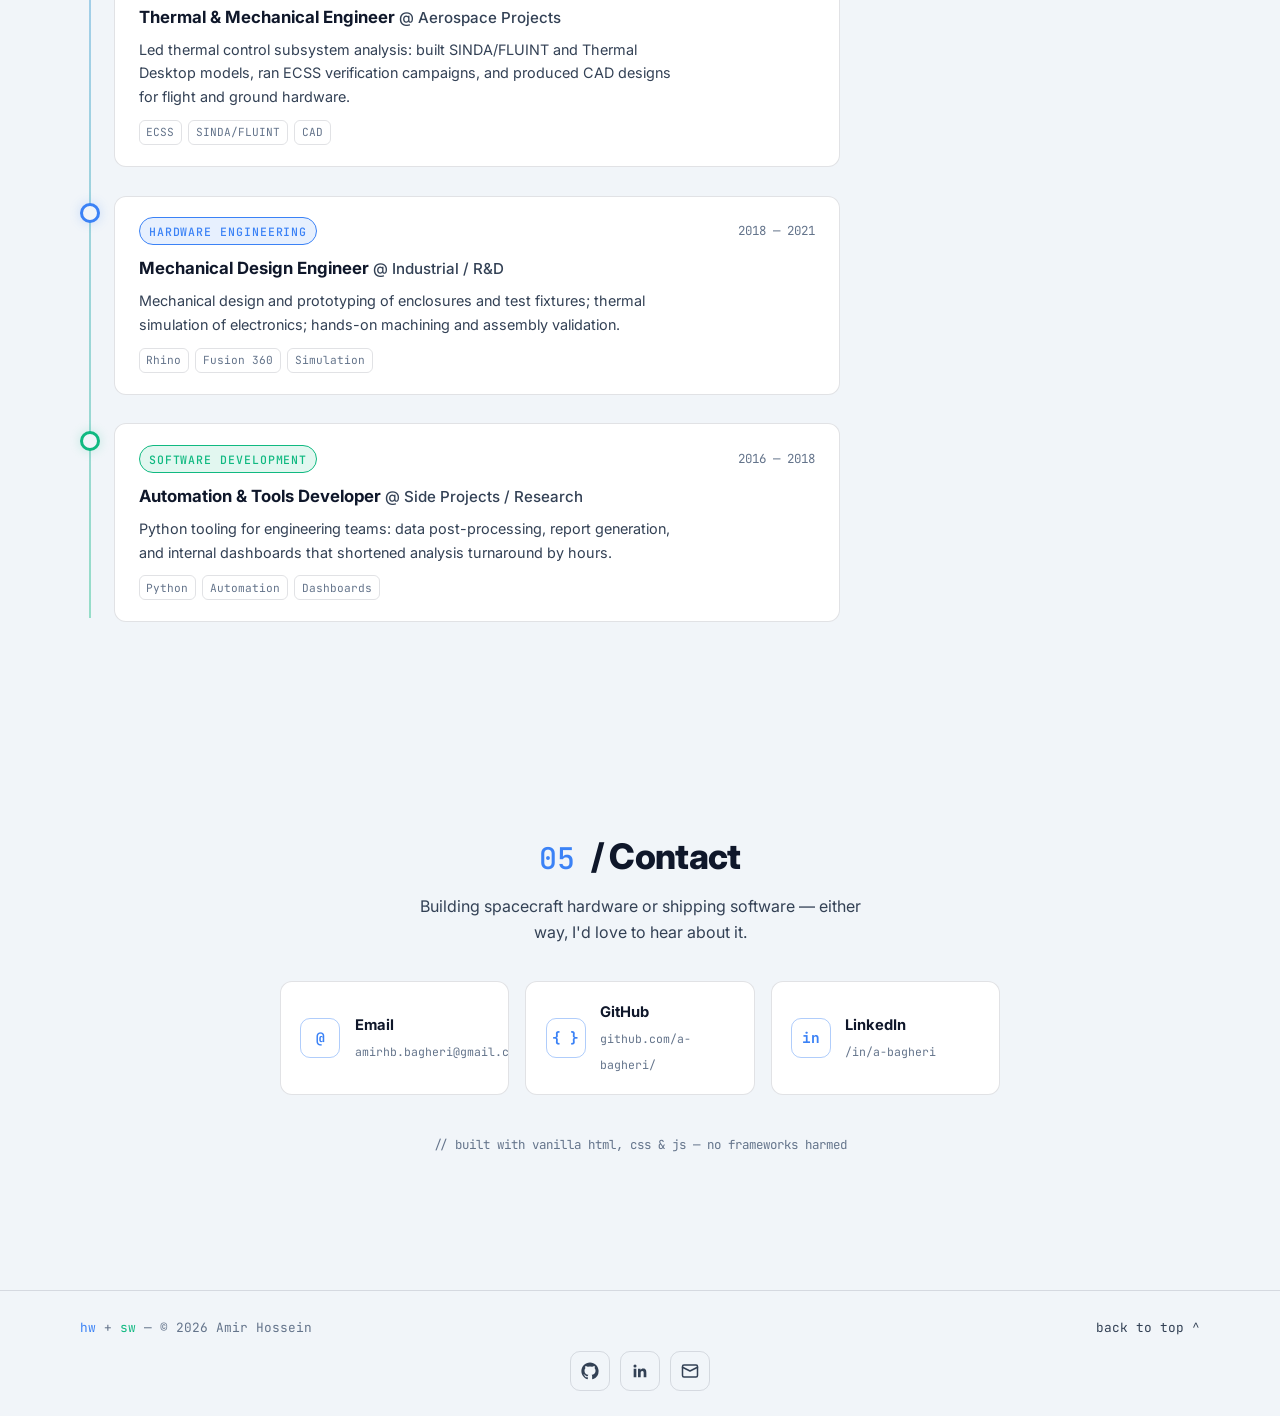
==== commit 4eea9175: "name social" ====
--- a/index.html
+++ b/index.html
@@ -508,17 +508,17 @@
         </p>
         <div class="contact__channels">
           <!-- REPLACE: point these links at your real profiles -->
-          <a class="contact__card" href="mailto:hello@example.com" rel="noopener">
+          <a class="contact__card" href="mailto:amirhb.bagheri@gmail.com" rel="noopener">
             <span class="mono contact__card-icon" aria-hidden="true">@</span>
-            <span><strong>Email</strong><small class="mono">hello@example.com</small></span>
+            <span><strong>Email</strong><small class="mono">amirhb.bagheri@gmail.com</small></span>
           </a>
-          <a class="contact__card" href="https://github.com/yourusername" target="_blank" rel="noopener">
+          <a class="contact__card" href="https://github.com/a-bagheri/" target="_blank" rel="noopener">
             <span class="mono contact__card-icon" aria-hidden="true">{ }</span>
-            <span><strong>GitHub</strong><small class="mono">github.com/yourusername</small></span>
+            <span><strong>GitHub</strong><small class="mono">github.com/a-bagheri/</small></span>
           </a>
-          <a class="contact__card" href="https://www.linkedin.com/in/yourusername" target="_blank" rel="noopener">
+          <a class="contact__card" href="https://www.linkedin.com/in/a-bagheri" target="_blank" rel="noopener">
             <span class="mono contact__card-icon" aria-hidden="true">in</span>
-            <span><strong>LinkedIn</strong><small class="mono">/in/yourusername</small></span>
+            <span><strong>LinkedIn</strong><small class="mono">/in/a-bagheri</small></span>
           </a>
         </div>
         <p class="mono contact__footer">// built with vanilla html, css &amp; js &mdash; no frameworks harmed</p>
